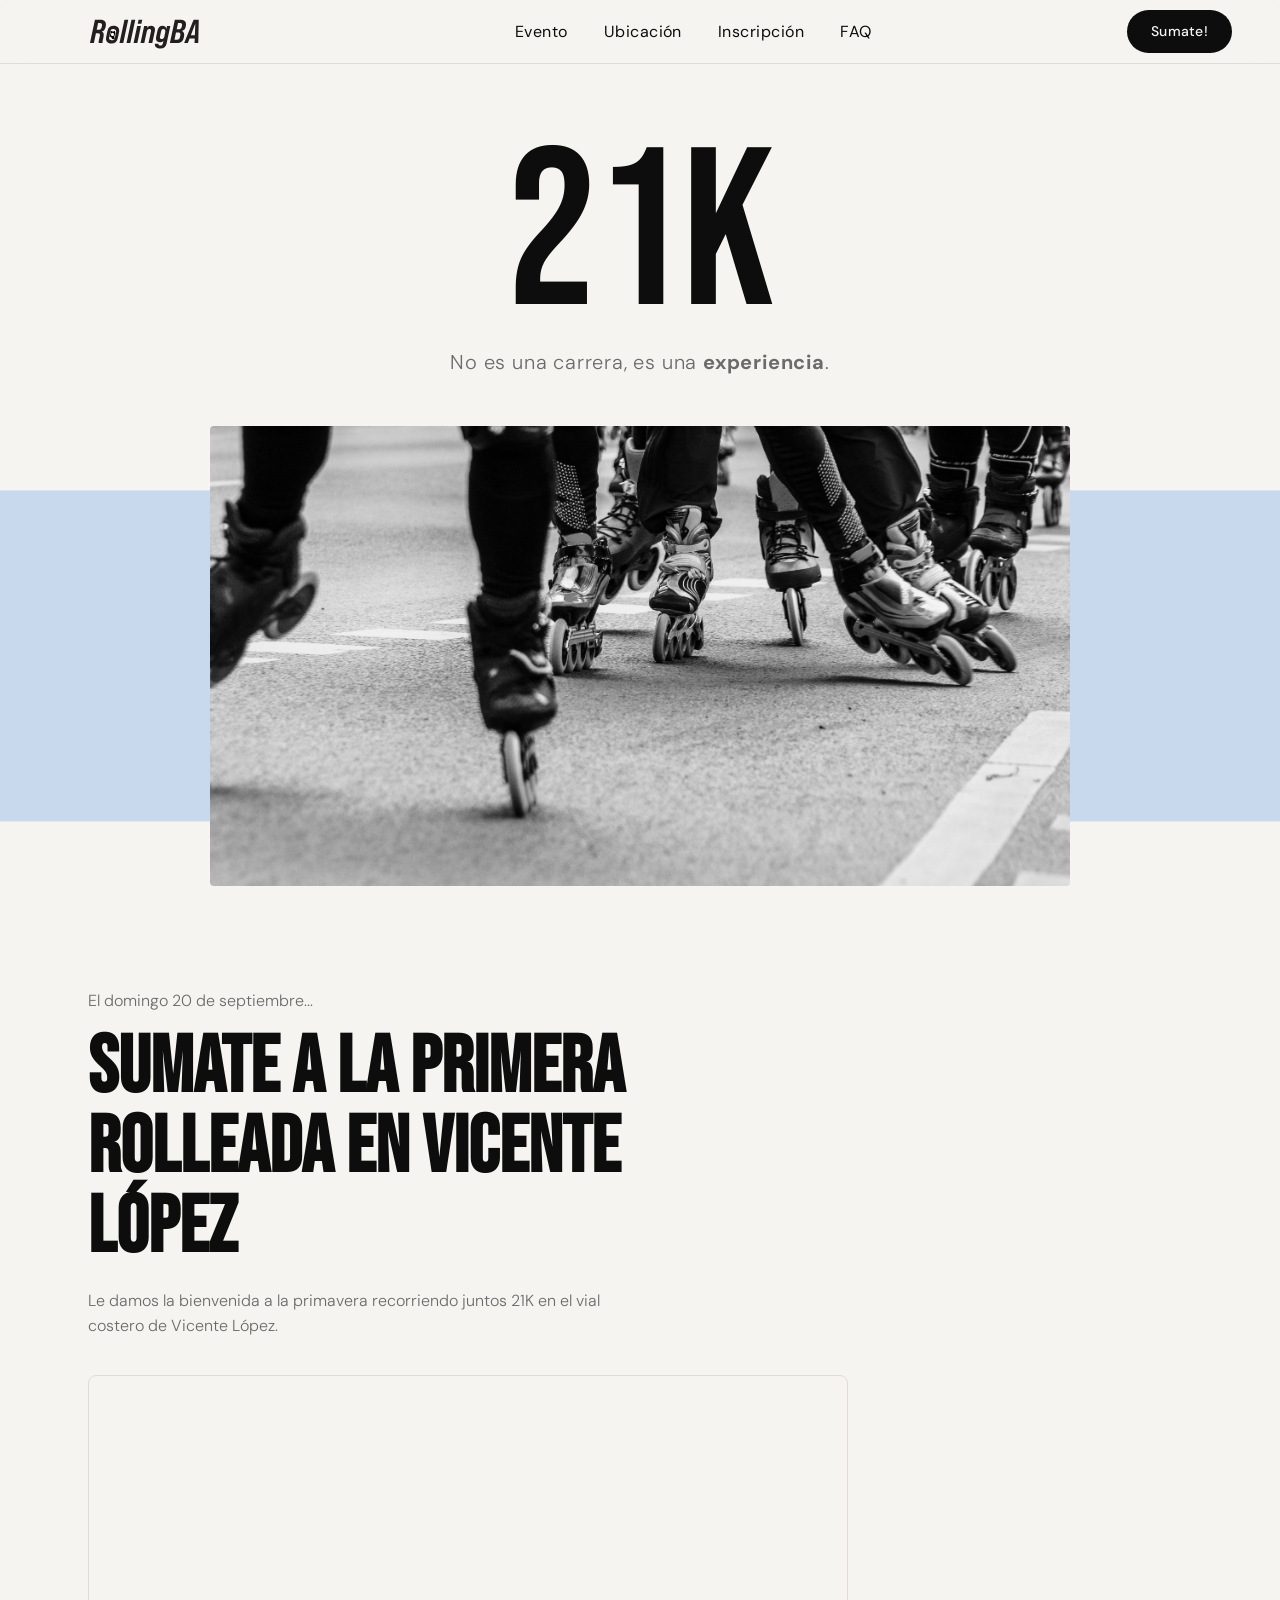
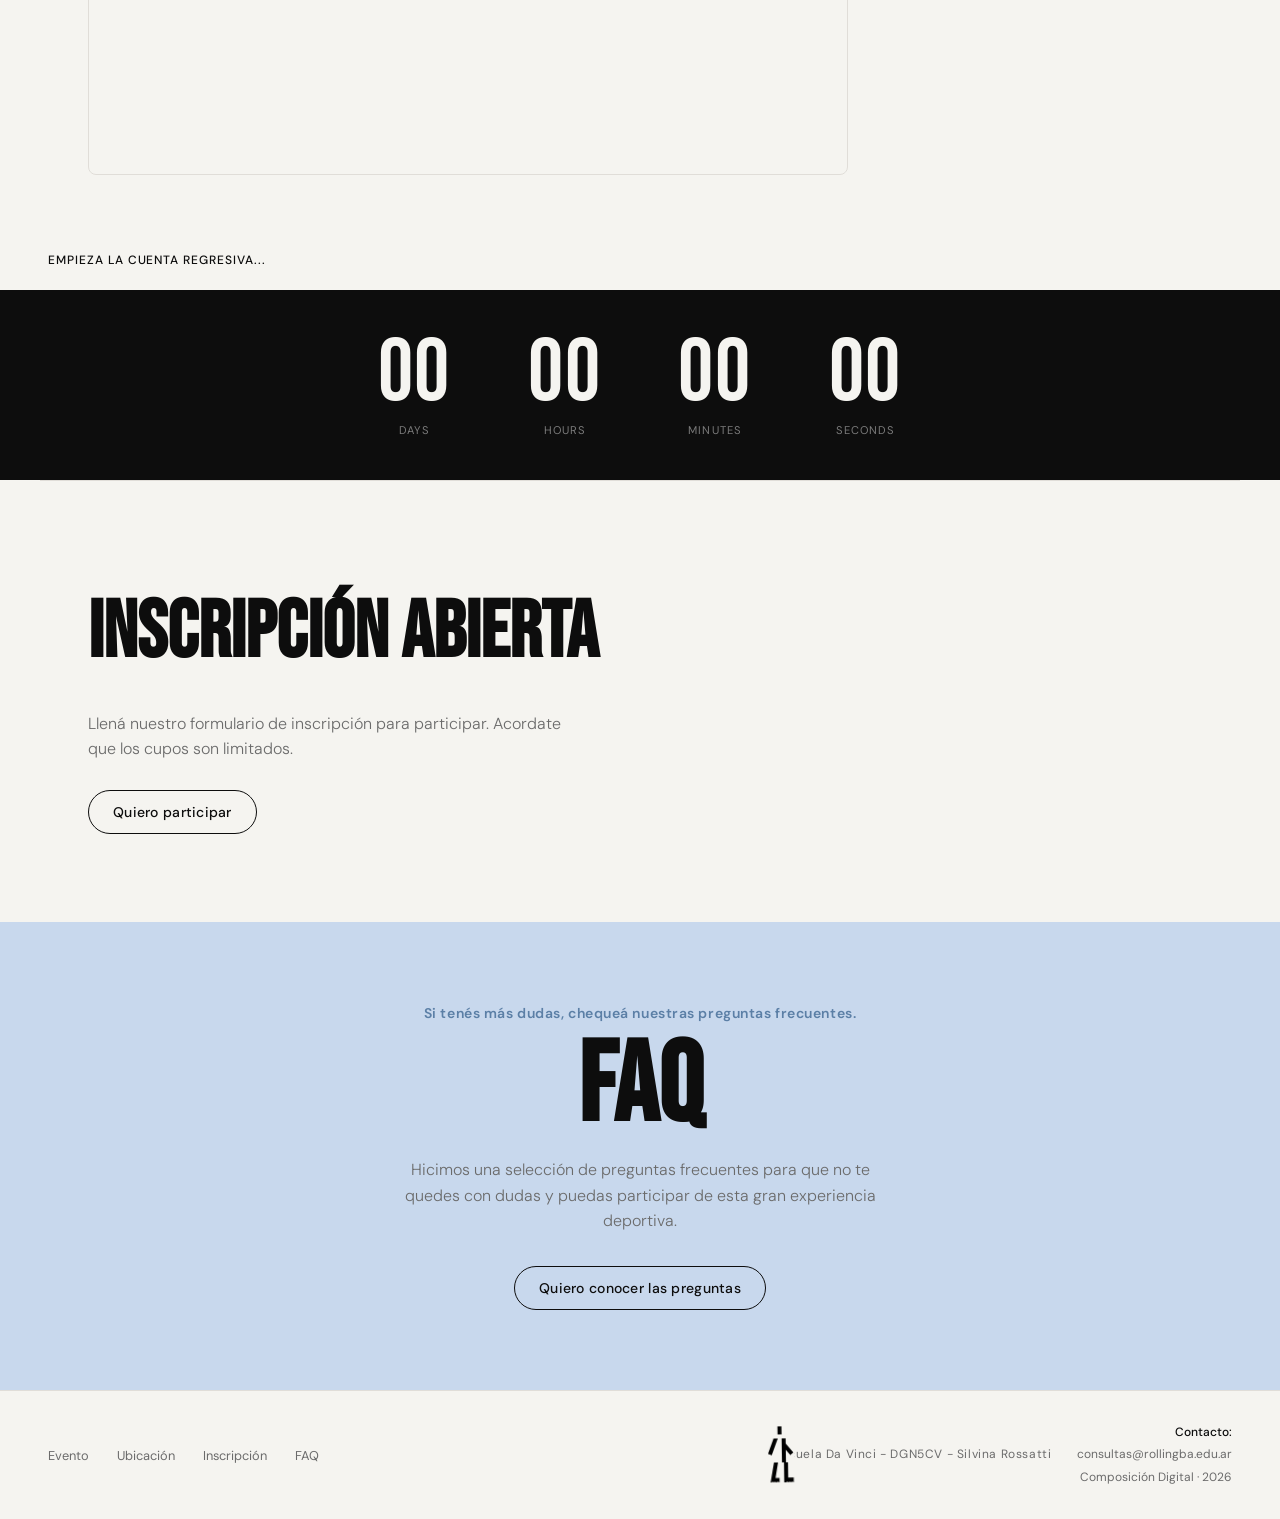
==== index.html @ 22c5d2f3 "Add files via upload" ====
<!DOCTYPE html>
<html lang="es">
<head>
  <meta charset="UTF-8">
  <meta name="viewport" content="width=device-width, initial-scale=1.0">
  <title>RollingBA – 21K</title>
  <link rel="preconnect" href="https://fonts.googleapis.com">
  <link rel="preconnect" href="https://fonts.gstatic.com" crossorigin>
  <link href="https://fonts.googleapis.com/css2?family=Bebas+Neue&family=DM+Sans:ital,opsz,wght@0,9..40,300;0,9..40,400;0,9..40,500;0,9..40,700&display=swap" rel="stylesheet">
  <link rel="stylesheet" href="css/styles.css">
</head>
<body>

  <nav>
    <a href="index.html" class="nav-logo">
      <img src="multimedia/logo-nav.svg" alt="RollingBA">
    </a>
    <ul class="nav-links" id="navLinks">
      <li><a href="secciones/evento.html">Evento</a></li>
      <li><a href="secciones/ubicacion.html">Ubicación</a></li>
      <li><a href="secciones/inscripcion.html">Inscripción</a></li>
      <li><a href="secciones/faq.html">FAQ</a></li>
    </ul>
    <a href="secciones/inscripcion.html" class="btn-primary" id="navCta" style="display:none">Sumate!</a>
    <button class="nav-toggle" id="navToggle" aria-label="Menú">
      <span></span><span></span><span></span>
    </button>
  </nav>

  <!-- HERO -->
  <section class="hero" id="evento">
    <div class="hero-text">
      <div class="hero-km anim">21K</div>
      <p class="hero-tagline anim">No es una carrera, es una <b>experiencia</b>.</p>
    </div>
    <div class="hero-image-wrapper anim">
      <img src="multimedia/home-hero.jpg" alt="Rollers en la ciudad">
    </div>
  </section>

  <!-- ABOUT THE EVENT -->
  <section class="section-event" id="ubicacion">
    <p class="date-label anim">El domingo 20 de septiembre...</p>
    <h2 class="anim">Sumate a la primera rolleada en Vicente López</h2>
    <p class="anim">Le damos la bienvenida a la primavera recorriendo juntos 21K en el vial costero de Vicente López.</p>
    <div class="map-container anim">
      <iframe
        src="https://www.google.com/maps/embed?pb=!1m18!1m12!1m3!1d13138.52!2d-58.488!3d-34.527!2m3!1f0!2f0!3f0!3m2!1i1024!2i768!4f13.1!3m3!1m2!1s0x95bcb35b3bbbbbbb%3A0x0!2sVicente+L%C3%B3pez%2C+Buenos+Aires!5e0!3m2!1ses!2sar!4v1"
        allowfullscreen="" loading="lazy" title="Recorrido Vicente López"
      ></iframe>
    </div>
  </section>

    <!-- COUNTDOWN -->
  <div class="countdown-label">Empieza la cuenta regresiva...</div>
  <div class="countdown-bar">
    <div class="countdown-inner">
      <div class="countdown-unit"><span class="countdown-number" id="cd-days">00</span><span class="countdown-text">Days</span></div>
      <div class="countdown-unit"><span class="countdown-number" id="cd-hours">00</span><span class="countdown-text">Hours</span></div>
      <div class="countdown-unit"><span class="countdown-number" id="cd-minutes">00</span><span class="countdown-text">Minutes</span></div>
      <div class="countdown-unit"><span class="countdown-number" id="cd-seconds">00</span><span class="countdown-text">Seconds</span></div>
    </div>
  </div>

  <!-- OPEN INSCRIPTION SECTION -->
  <section class="section-inscripcion" id="inscripcion">
    <h2 class="anim">Inscripción abierta</h2>
    <p class="anim">Llená nuestro formulario de inscripción para participar. Acordate que los cupos son limitados.</p>
    <a href="secciones/inscripcion.html" class="btn-outline anim">Quiero participar</a>
  </section>

  <!-- FAQ TEASER -->
  <section class="section-faq-teaser">
    <p class="pre-label">Si tenés más dudas, chequeá nuestras preguntas frecuentes.</p>
    <h2 class="anim">FAQ</h2>
    <p class="anim">Hicimos una selección de preguntas frecuentes para que no te quedes con dudas y puedas participar de esta gran experiencia deportiva.</p>
    <a href="secciones/faq.html" class="btn-outline anim">Quiero conocer las preguntas</a>
  </section>

  <!-- FOOTER -->
  <footer>
    <div class="footer-inner">
      <ul class="footer-links">
        <li><a href="secciones/evento.html">Evento</a></li>
        <li><a href="secciones/ubicacion.html">Ubicación</a></li>
        <li><a href="secciones/inscripcion.html">Inscripción</a></li>
        <li><a href="secciones/faq.html">FAQ</a></li>
      </ul>
      <div class="footer-brand">
        <div class="footer-skater-wrap" id="skaterWrap">
          <div class="footer-skater" id="footerSkater">
            <svg width="32" height="70" viewBox="0 0 32 70" fill="none" xmlns="http://www.w3.org/2000/svg">
              <path d="M12.4248 44.999L9 64.5H14V69.999L12 69L10 70L8 69L7.33789 69.999L5.5 69L4 70L2.75 69.999L7.33789 44.999H12.4248ZM22.3379 21.5869L31.751 32.6748L27.9258 35.9121L22.3379 29.3125V45H24.8379V64H31.751V70L30 69L28.5 70L27 69L25.5 70L23.5 69L22.5 70H19.8379V45H17.3379V15H22.3379V21.5869ZM4.6748 35.8877L0 34.1123L7.22461 15H12.5752L4.6748 35.8877ZM17.3389 9.9502H12.3389V0H17.3389V9.9502Z" fill="black"/>
            </svg>
          </div>
          <span class="footer-dgn" id="footerDgn">Escuela Da Vinci - DGN5CV - Silvina Rossatti</span>
        </div>
      </div>
      <div class="footer-contact">
        <strong>Contacto:</strong>
        <a href="mailto:consultas@rollingba.edu.ar">consultas@rollingba.edu.ar</a>
        <span style="display:block;margin-top:4px;">Composición Digital · 2026</span>
      </div>
    </div>
  </footer>

  <script src="js/main.js"></script>
</body>
</html>
---- css/styles.css ----
*, *::before, *::after { box-sizing: border-box; margin: 0; padding: 0; }

:root {
  --black: #0d0d0d;
  --white: #f5f4f0;
  --blue: #5b7fa6;
  --blue-light: #c8d8ed;
  --gray: #6b6b6b;
  --border: #e0ddd8;
  --font-display: 'Bebas Neue', sans-serif;
  --font-body: 'DM Sans', sans-serif;
}

html { scroll-behavior: smooth; }

body {
  background: var(--white);
  color: var(--black);
  font-family: var(--font-body);
  font-size: 16px;
  line-height: 1.6;
  overflow-x: hidden;
}

/* ─── NAV ─── */
nav {
  position: fixed;
  top: 0; left: 0; right: 0;
  z-index: 100;
  display: flex;
  align-items: center;
  justify-content: space-between;
  padding: 0 48px;
  height: 64px;
  background: rgba(245, 244, 240, 0.92);
  backdrop-filter: blur(12px);
  border-bottom: 1px solid var(--border);
}

.nav-logo {
  display: flex;
  align-items: center;
  text-decoration: none;
}
.nav-logo img {
  height: 4.5rem;
  width: auto;
}

.nav-links {
  display: flex;
  align-items: center;
  gap: 2.25rem;
  list-style: none;
}

.nav-links a {
  font-size: 1rem;
  font-weight: 400;
  color: var(--black);
  text-decoration: none;
  letter-spacing: 0.03em;
  transition: opacity 0.2s;
}
.nav-links a:hover { opacity: 0.5; }
.nav-links a.active { font-weight: 700; }

.btn-primary {
  display: inline-flex;
  align-items: center;
  justify-content: center;
  background: var(--black);
  color: var(--white);
  font-family: var(--font-body);
  font-size: 0.875rem;
  font-weight: 500;
  padding: 10px 24px;
  border-radius: 100px;
  text-decoration: none;
  border: none;
  cursor: pointer;
  transition: background 0.2s, transform 0.15s;
  letter-spacing: 0.02em;
}
.btn-primary:hover { background: var(--blue); transform: translateY(-1px); }

.btn-outline {
  display: inline-flex;
  align-items: center;
  justify-content: center;
  background: transparent;
  color: var(--black);
  font-family: var(--font-body);
  font-size: 0.875rem;
  font-weight: 500;
  padding: 10px 24px;
  border-radius: 100px;
  text-decoration: none;
  border: 1.5px solid var(--black);
  cursor: pointer;
  transition: background 0.2s, color 0.2s, transform 0.15s;
  letter-spacing: 0.02em;
}
.btn-outline:hover { background: var(--black); color: var(--white); transform: translateY(-1px); }

.nav-toggle {
  display: none;
  flex-direction: column;
  gap: 5px;
  cursor: pointer;
  background: none;
  border: none;
  padding: 4px;
}
.nav-toggle span {
  display: block;
  width: 22px;
  height: 2px;
  background: var(--black);
  border-radius: 2px;
  transition: transform 0.3s, opacity 0.3s;
}

/* ─── HOME HERO ─── */
.hero {
  padding-top: 64px;
  min-height: 100vh;
  display: flex;
  flex-direction: column;
  align-items: center;
}

.hero-text {
  text-align: center;
  padding: 72px 24px 48px;
}

.hero-km {
  font-family: var(--font-display);
  font-size: clamp(7rem, 20vw, 14rem);
  line-height: 0.9;
  letter-spacing: -0.01em;
  color: var(--black);
}

.hero-tagline {
  font-size: clamp(1rem, 2.5vw, 1.25rem);
  font-weight: 300;
  color: var(--gray);
  margin-top: 8px;
  letter-spacing: 0.04em;
}

.hero-image-wrapper {
  position: relative;
  width: 100%;
  max-width: 860px;
  margin: 0 auto;
}

.hero-image-wrapper::before {
  content: '';
  position: absolute;
  left: -9999px;
  right: -9999px;
  top: 50%;
  transform: translateY(-50%);
  height: 72%;
  background: var(--blue-light);
  z-index: 0;
}

.hero-image-wrapper img {
  position: relative;
  z-index: 1;
  width: 100%;
  height: 460px;
  display: block;
  border-radius: 4px;
  object-fit: cover;
  object-position: center 30%;
}

/* ─── COUNTDOWN ─── */
.countdown-label {
  width: 100%;
  padding: 20px 48px;
  font-size: 0.75rem;
  font-weight: 500;
  letter-spacing: 0.08em;
  text-transform: uppercase;
  color: var(--black);
  background: var(--white);
}

.countdown-bar {
  width: 100%;
  background: var(--black);
  padding: 40px 48px;
}

.countdown-inner {
  display: flex;
  align-items: flex-start;
  justify-content: center;
  gap: clamp(24px, 6vw, 80px);
}

.countdown-unit {
  display: flex;
  flex-direction: column;
  align-items: center;
  gap: 4px;
}

.countdown-number {
  font-family: var(--font-display);
  font-size: clamp(3rem, 8vw, 5.5rem);
  line-height: 1;
  letter-spacing: 0.02em;
  color: var(--white);
}

.countdown-text {
  font-size: 0.7rem;
  font-weight: 400;
  letter-spacing: 0.1em;
  text-transform: uppercase;
  color: rgba(255,255,255,0.45);
}

/* ─── HOME: EVENT / MAP SECTION ─── */
.section-event {
  padding: 88px 48px 56px;
  max-width: 1200px;
  margin: 0 auto;
}

.section-event .date-label {
  font-size: 1rem;
  font-weight: 300;
  color: var(--gray);
  margin-bottom: 14px;
}

.section-event h2 {
  font-family: var(--font-display);
  font-size: clamp(2.5rem, 7vw, 5rem);
  line-height: 1.0;
  color: var(--black);
  max-width: 600px;
  margin-bottom: 20px;
}

.section-event > p {
  font-size: 1rem;
  font-weight: 300;
  color: var(--gray);
  max-width: 520px;
  margin-bottom: 36px;
}

.map-container {
  width: 100%;
  max-width: 760px;
  height: 400px;
  border-radius: 8px;
  overflow: hidden;
  border: 1px solid var(--border);
}
.map-container iframe { width: 100%; height: 100%; border: none; }

/* ─── HOME: INSCRIPTION ─── */
.section-inscripcion {
  padding: 88px 48px;
  max-width: 1200px;
  margin: 0 auto;
  border-top: 1px solid var(--border);
}

.section-inscripcion h2 {
  font-family: var(--font-display);
  font-size: clamp(2.5rem, 7vw, 5rem);
  color: var(--black);
  margin-bottom: 14px;
}

.section-inscripcion p {
  font-size: 1rem;
  font-weight: 300;
  color: var(--gray);
  max-width: 480px;
  margin-bottom: 28px;
}

/* ─── FAQ TEASER ─── */
.section-faq-teaser {
  background: var(--blue-light);
  padding: 80px 48px;
  text-align: center;
}

.section-faq-teaser .pre-label {
  font-size: 0.875rem;
  font-weight: 600;
  color: var(--blue);
  margin-bottom: 10px;
  letter-spacing: 0.04em;
}

.section-faq-teaser h2 {
  font-family: var(--font-display);
  font-size: clamp(3rem, 10vw, 7rem);
  line-height: 0.95;
  color: var(--black);
  margin-bottom: 16px;
}

.section-faq-teaser p {
  font-size: 1rem;
  font-weight: 300;
  color: var(--gray);
  max-width: 480px;
  margin: 0 auto 32px;
}

/* ─── PAGE HEADER ─── */
.page-header {
  padding-top: 64px;
  text-align: center;
}

.page-header h1 {
  font-family: var(--font-display);
  font-size: clamp(4rem, 14vw, 8.5rem);
  line-height: 0.92;
  letter-spacing: 0.01em;
  color: var(--black);
  padding: 48px 24px 20px;
}

.page-header .subtitle {
  font-size: clamp(1rem, 2.5vw, 1.35rem);
  font-weight: 300;
  color: var(--black);
  max-width: 540px;
  margin: 0 auto;
  padding: 0 24px 48px;
  line-height: 1.45;
}

/* ─── EVENTO PAGE ─── */
.evento-intro {
  padding: 0 48px 36px;
  max-width: clamp(280px, 90%, 800px);
  margin-left: auto;
  margin-right: auto;
  text-align: center;
  display: block;
}

.evento-intro p {
  font-size: clamp(1.1rem, 2.5vw, 1.45rem);
  font-weight: 300;
  color: var(--black);
  line-height: 1.4;
}

.evento-subtitle {
  font-family: var(--font-display);
  font-size: clamp(1.5rem, 4vw, 2.5rem);
  letter-spacing: 0.04em;
  color: var(--black);
  max-width: 1100px;
  margin: 0 auto;
  padding: 8px 48px 24px;
}

.hero-full {
  width: 100%;
  max-width: 1100px;
  margin: 0 auto;
  padding: 0 48px;
}

.hero-full img {
  width: 100%;
  height: 480px;
  object-fit: cover;
  object-position: center 20%;
  border-radius: 8px;
  display: block;
}

.hero-full-img {
  width: 100%;
  max-width: 1100px;
  margin: 0 auto;
  padding: 0 48px;
}
.hero-full-img img {
  width: 100%;
  height: 480px;
  object-fit: cover;
  object-position: center 20%;
  border-radius: 8px;
  display: block;
}

.evento-date-section {
  max-width: 1100px;
  margin: 0 auto;
  padding: 40px 48px 40px;
  border-top: 1px solid var(--border);

}

.evento-date-section h2 {
  font-family: var(--font-display);
  font-size: clamp(2.5rem, 8vw, 5.5rem);
  color: var(--black);
  margin-bottom: 16px;
  letter-spacing: 0.02em;
}

.evento-date-section p,
.evento-date-section .evento-desc {
  font-size: 0.75rem;
  font-weight: 600;
  letter-spacing: 0.1em;
  text-transform: uppercase;
  color: var(--black);
  max-width: 660px;
  margin-bottom: 32px;
}

/* ─── UBICACION PAGE ─── */
.ubicacion-intro {
  max-width: clamp(280px, 90%, 900px);
  margin: 0 auto;
  padding: 0 48px 48px;
  border-bottom: 1px solid var(--border);
}

.ubicacion-intro p {
  font-size: clamp(1rem, 2.5vw, 1.35rem);
  font-weight: 300;
  color: var(--black);
  line-height: 1.45;
}

.ubicacion-body {
  max-width: 1000px;
  margin: 0 auto;
  padding: 56px 48px;
}

.ubicacion-inscripcion h2,
.ubicacion-body h2 {
  font-family: var(--font-display);
  font-size: clamp(2rem, 5vw, 3.5rem);
  letter-spacing: 0.03em;
  color: var(--black);
  margin-bottom: 12px;
}

.ubicacion-inscripcion p,
.ubicacion-body p {
  font-size: 1rem;
  font-weight: 300;
  color: var(--gray);
  margin-bottom: 24px;
  max-width: 600px;
}

.ubicacion-map {
  width: 55%;
  height: 460px;
  border-radius: 8px;
  overflow: hidden;
  border: 1px solid var(--border);
  margin: 32px auto 56px;
}
.ubicacion-map iframe { width: 100%; height: 100%; border: none; }

.ubicacion-transporte {
  padding: 40px 0;
  border-top: 1px solid var(--border);
  text-align: center;
}

.ubicacion-transporte h2 {
  font-family: var(--font-display);
  font-size: clamp(2rem, 5vw, 3.5rem);
  letter-spacing: 0.03em;
  color: var(--black);
  margin-bottom: 16px;
}

.ubicacion-transporte p {
  font-size: clamp(1rem, 2.5vw, 1.35rem);
  font-weight: 300;
  color: var(--black);
}

.ubicacion-cierre {
  text-align: center;
  padding: 64px 48px 80px;
  border-top: 1px solid var(--border);
}

.ubicacion-cierre h2 {
  font-family: var(--font-display);
  font-size: clamp(3rem, 8vw, 6rem);
  letter-spacing: 0.02em;
  color: var(--black);
}

/* ─── FAQ PAGE ─── */
.faq-section {
  max-width: 860px;
  margin: 0 auto;
  padding: 0 48px 40px;
}

.faq-intro {
  font-family: var(--font-display);
  font-size: clamp(1.25rem, 3.5vw, 2rem);
  letter-spacing: 0.04em;
  color: var(--black);
  margin-bottom: 40px;
}

.faq-item {
  border-bottom: 1px solid var(--border);
  padding: 28px 0;
}
.faq-item:first-of-type { border-top: 1px solid var(--border); }

.faq-question {
  font-size: clamp(1rem, 2.5vw, 1.2rem);
  font-weight: 400;
  color: var(--black);
  margin-bottom: 10px;
  line-height: 1.3;
}

.faq-answer {
  font-size: 0.9375rem;
  font-weight: 300;
  color: var(--gray);
  line-height: 1.65;
  max-width: 680px;
}

.faq-contact {
  max-width: 860px;
  margin: 0 auto;
  padding: 0 48px 96px;
}

.faq-contact h2 {
  font-family: var(--font-display);
  font-size: clamp(2.5rem, 7vw, 5rem);
  letter-spacing: 0.02em;
  color: var(--black);
  margin-bottom: 16px;
}

.faq-contact p {
  font-size: 1rem;
  font-weight: 300;
  color: var(--gray);
}

.faq-contact a {
  font-weight: 600;
  color: var(--black);
  text-decoration: none;
  border-bottom: 1px solid currentColor;
  transition: opacity 0.2s;
}
.faq-contact a:hover { opacity: 0.5; }

/* ─── INSCRIPCION PAGE ─── */
.inscripcion-section {
  max-width: 680px;
  margin: 0 auto;
  padding: 42px 48px 80px;
}

.inscripcion-pre,
.inscripcion-intro {
  font-size: 1.3rem;
  font-weight: 300;
  color: var(--black);
  margin-bottom: 8px;
  text-align: center;
}

.inscripcion-section h2 {
  font-family: var(--font-display);
  font-size: clamp(1.75rem, 5vw, 3rem);
  letter-spacing: 0.04em;
  color: var(--black);
  margin-bottom: 40px;
  line-height: 1.05;
}

.form-grid {
  display: grid;
  grid-template-columns: 1fr 1fr;
  gap: 20px 24px;
}

.form-group { display: flex; flex-direction: column; gap: 6px; }
.form-group.full { grid-column: 1 / -1; }

label {
  font-size: 0.7rem;
  font-weight: 600;
  letter-spacing: 0.1em;
  text-transform: uppercase;
  color: var(--black);
}

input, select, textarea {
  font-family: var(--font-body);
  font-size: 0.9375rem;
  font-weight: 300;
  color: var(--black);
  background: var(--white);
  border: 1.5px solid var(--border);
  border-radius: 6px;
  padding: 12px 16px;
  outline: none;
  transition: border-color 0.2s;
  width: 100%;
  appearance: none;
}
input:focus, select:focus, textarea:focus { border-color: var(--black); }
input::placeholder, textarea::placeholder { color: #bbb; }
textarea { resize: vertical; min-height: 100px; }

.form-radio-group { display: flex; gap: 20px; flex-wrap: wrap; }

.form-radio {
  display: flex;
  align-items: center;
  gap: 8px;
  cursor: pointer;
  font-size: 0.9375rem;
  font-weight: 300;
  color: var(--black);
  font-family: var(--font-body);
}
.form-radio input[type="radio"] {
  width: 16px; height: 16px;
  border-radius: 50%;
  padding: 0; cursor: pointer;
  accent-color: var(--black);
}

.form-submit { margin-top: 36px; display: flex; flex-direction: column; gap: 12px; }
.form-note { font-size: 0.8rem; font-weight: 300; color: var(--gray); }

.inscripcion-closed,
.inscripcion-banner-inner {
  background: var(--blue-light);
  border-radius: 8px;
  padding: 48px 40px;
  text-align: center;
}

.inscripcion-closed h2,
.inscripcion-banner-inner h2 {
  font-family: var(--font-display);
  font-size: clamp(2rem, 5vw, 3.5rem);
  letter-spacing: 0.03em;
  color: var(--black);
  margin-bottom: 10px;
  text-align: center;
}

.inscripcion-closed p,
.inscripcion-banner-inner p {
  font-size: 1rem;
  font-weight: 300;
  color: var(--gray);
  text-align: center;
}

/* ─── FOOTER ─── */
footer {
  background: var(--white);
  border-top: 1px solid var(--border);
  padding: 32px 48px;
}

.footer-inner {
  display: flex;
  align-items: center;
  justify-content: space-between;
  flex-wrap: nowrap;
  gap: 20px;
}

.footer-links { display: flex; gap: 28px; list-style: none; }
.footer-links a { font-size: 0.8rem; color: var(--gray); text-decoration: none; transition: color 0.2s; }
.footer-links a:hover { color: var(--black); }

.footer-brand { display: flex; align-items: center; gap: 14px; }

/* ── FOOTER ROLLERSKATER ANIMATION ── */
.footer-skater-wrap {
  position: relative;
  height: 36px;
  margin: 0 auto;
  display: flex;
  justify-self: center; 
  justify-content: center;
  align-items: center;
}

.footer-skater {
  position: absolute;
  left: 0;
  top: 50%;
  transform: translateY(-50%);
  width: 1.6rem;
  height: auto;    
  will-change: transform, left;
  background: transparent;
  overflow: visible;
}

.footer-skater svg {
  width: 100%;
  height: 100%;
  display: block;
  background: transparent;
}

.footer-dgn {
  font-size: 0.75rem;
  color: var(--gray);
  letter-spacing: 0.05em;
  white-space: nowrap;
}

.footer-contact { font-size: 0.75rem; color: var(--gray); text-align: right; }
.footer-contact strong { font-weight: 500; color: var(--black); display: block; margin-bottom: 2px; }
.footer-contact a { color: var(--gray); text-decoration: none; }
.footer-contact a:hover { color: var(--black); }
.footer-credit { font-size: 0.75rem; color: var(--gray); }

/* ─── ANIMATIONS ─── */
@keyframes fadeUp {
  from { opacity: 0; transform: translateY(24px); }
  to   { opacity: 1; transform: translateY(0); }
}
.anim { opacity: 0; }
.anim.visible { animation: fadeUp 0.6s ease forwards; }

/* ─── RESPONSIVE ─── */
/* ─── TABLET (max 1024px) ─── */
@media (max-width: 1024px) {
  nav { padding: 0 32px; }

  .section-event,
  .section-inscripcion  { padding-left: 32px; padding-right: 32px; }
  .section-faq-teaser   { padding-left: 32px; padding-right: 32px; }

  .evento-intro,
  .evento-subtitle,
  .hero-full,
  .hero-full-img,
  .evento-date-section  { padding-left: 32px; padding-right: 32px; }

  .faq-section,
  .faq-contact          { padding-left: 32px; padding-right: 32px; }

  .inscripcion-section  { padding-left: 32px; padding-right: 32px; }

  .ubicacion-intro,
  .ubicacion-body,
  .ubicacion-cierre     { padding-left: 32px; padding-right: 32px; }

  footer                { padding-left: 32px; padding-right: 32px; }
}

/* ─── MOBILE (max 768px) ─── */
@media (max-width: 768px) {
  /* Nav - mobile*/
  nav { padding: 0 20px; height: 56px; }
  .nav-links, nav > .btn-primary { display: none; }
  .nav-toggle { display: flex; }

  .nav-links.open {
    display: flex;
    flex-direction: column;
    position: fixed;
    top: 56px; left: 0; right: 0;
    background: var(--white);
    border-bottom: 1px solid var(--border);
    padding: 24px 20px 32px;
    gap: 20px;
    align-items: flex-start;
    z-index: 99;
  }
  .nav-links.open a { font-size: 1.1rem; }

  /* Home hero - mobile */
  .hero { padding-top: 56px; }
  .hero-image-wrapper::before { display: none; }
  .hero-image-wrapper { padding: 0 20px; }
  .hero-image-wrapper img { height: 240px; }

  /* Countdown - mobile */
  .countdown-label { padding: 14px 20px; font-size: 0.7rem; }
  .countdown-bar   { padding: 28px 20px; }

  /* Home sections - mobile */
  .section-event        { padding: 48px 20px 36px; }
  .section-inscripcion  { padding: 48px 20px; }
  .section-faq-teaser   { padding: 48px 20px; }
  .map-container        { height: 240px; }

  /* Page header - mobile */
  .page-header { padding-top: 56px; }
  .page-header h1 { padding: 32px 20px 10px; }
  .page-header .subtitle { padding: 0 20px 28px; }

  /* Evento - mobile */
  .evento-intro         { padding: 0 20px 28px; }
  .evento-subtitle      { padding: 6px 20px 18px; }
  .hero-full,
  .hero-full-img        { padding: 0 20px; }
  .hero-full img,
  .hero-full-img img    { height: 220px; }
  .evento-date-section  { padding: 48px 20px 36px; }

  /* Ubicacion - mobile */
  .ubicacion-intro      { padding: 0 20px 36px; }
  .ubicacion-body       { padding: 40px 20px; }
  .ubicacion-map        { height: 240px; margin: 24px 0 40px; }
  .ubicacion-cierre     { padding: 48px 20px 60px; }

  /* FAQ - mobile */
  .faq-section          { padding: 0 20px 60px; }
  .faq-contact          { padding: 0 20px 72px; }

  /* Inscripcion - mobile */
  .inscripcion-section  { padding: 48px 20px 60px; }
  .form-grid            { grid-template-columns: 1fr; }
  .inscripcion-closed,
  .inscripcion-banner-inner { padding: 32px 20px; }

  /* Footer - mobile */
  footer { padding: 28px 20px; }
  .footer-inner {
    flex-direction: column;
    align-items: flex-start;
    flex-wrap: wrap;
    gap: 16px;
  }
  .footer-skater-wrap { width: 180px; flex: none; }
  .footer-contact { text-align: left; }
}

/* ─── SMALL MOBILE (max 480px) ─── */
@media (max-width: 480px) {
  .hero-text { padding: 44px 20px 28px; }

  .countdown-inner { gap: 20px; }
  .countdown-number { font-size: 2.8rem; }

  .section-faq-teaser h2 { font-size: 3.5rem; }

  .hero-full img,
  .hero-full-img img { height: 190px; }

  .faq-question { font-size: 1rem; }

  .inscripcion-section h2 { font-size: 1.6rem; }

  .ubicacion-cierre h2 { font-size: 2.8rem; }

  .footer-links { gap: 18px; flex-wrap: wrap; }
  .footer-skater-wrap { width: 150px; }
}
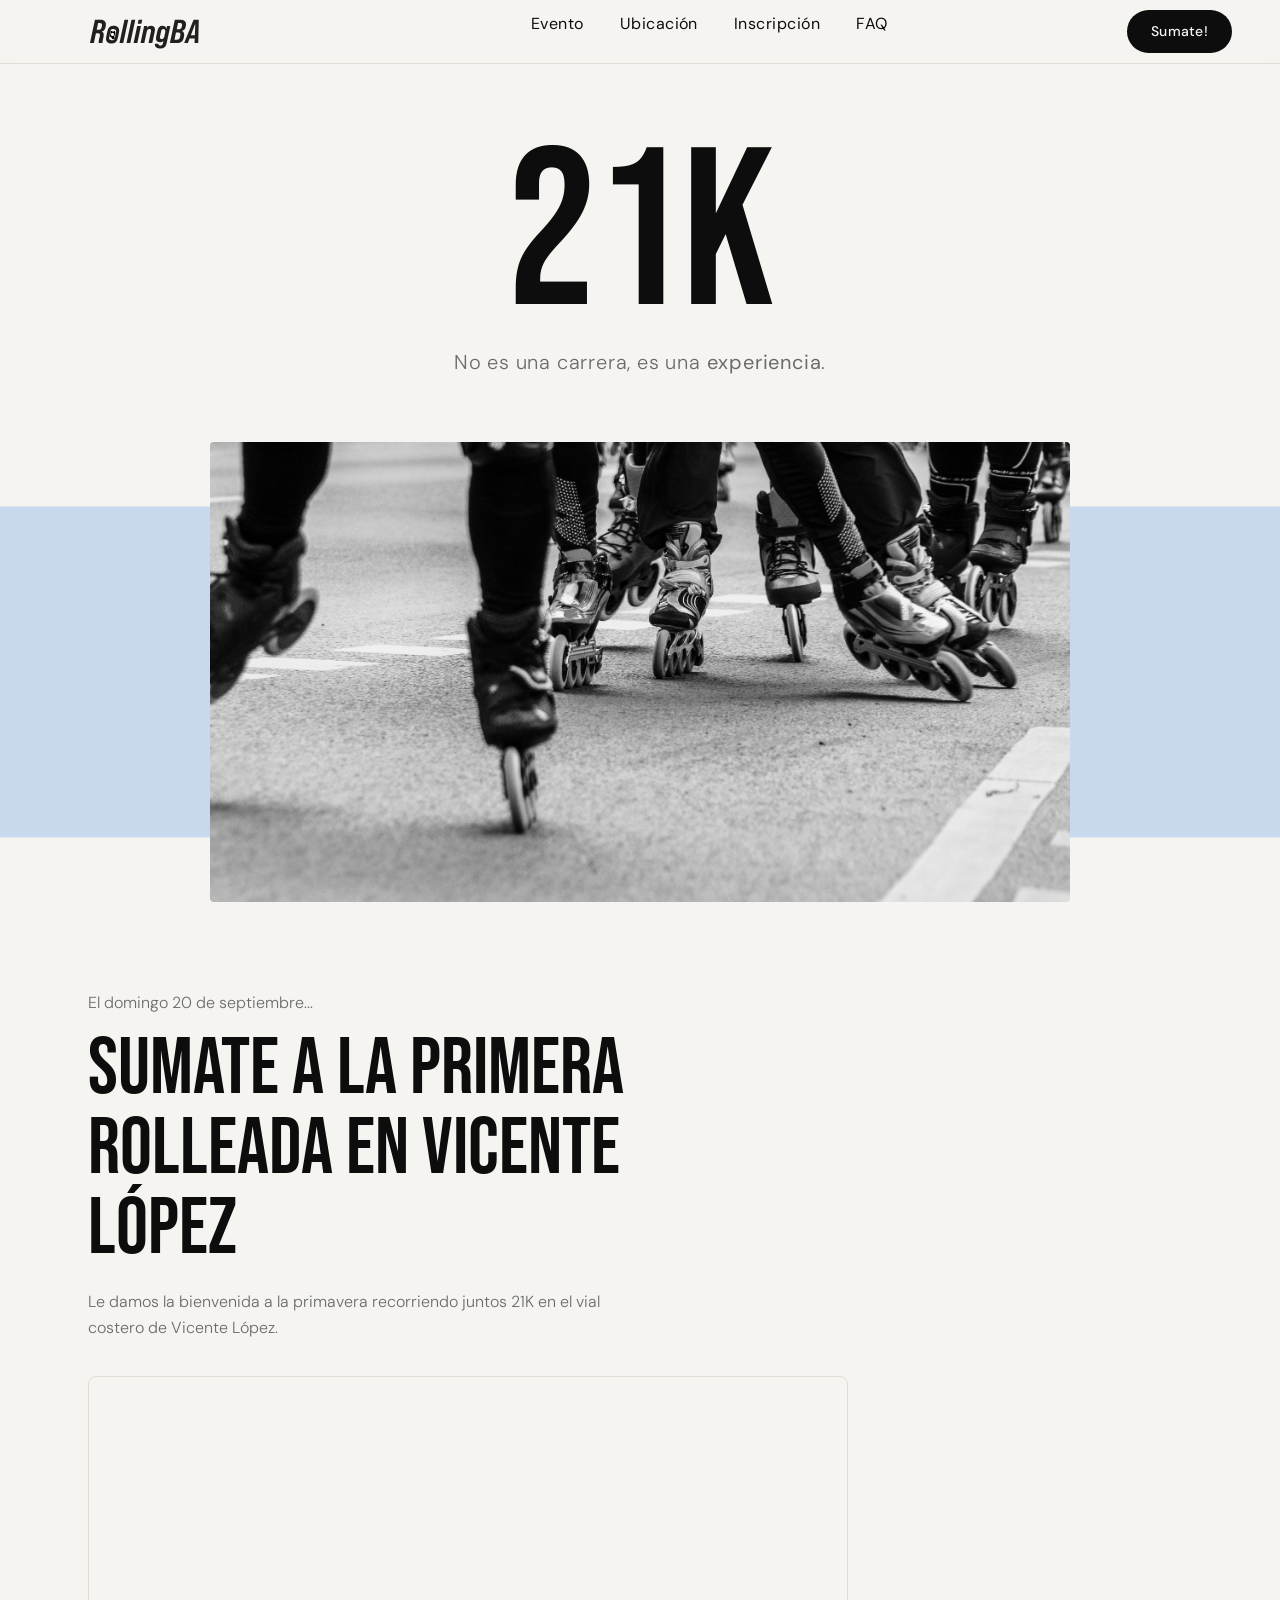
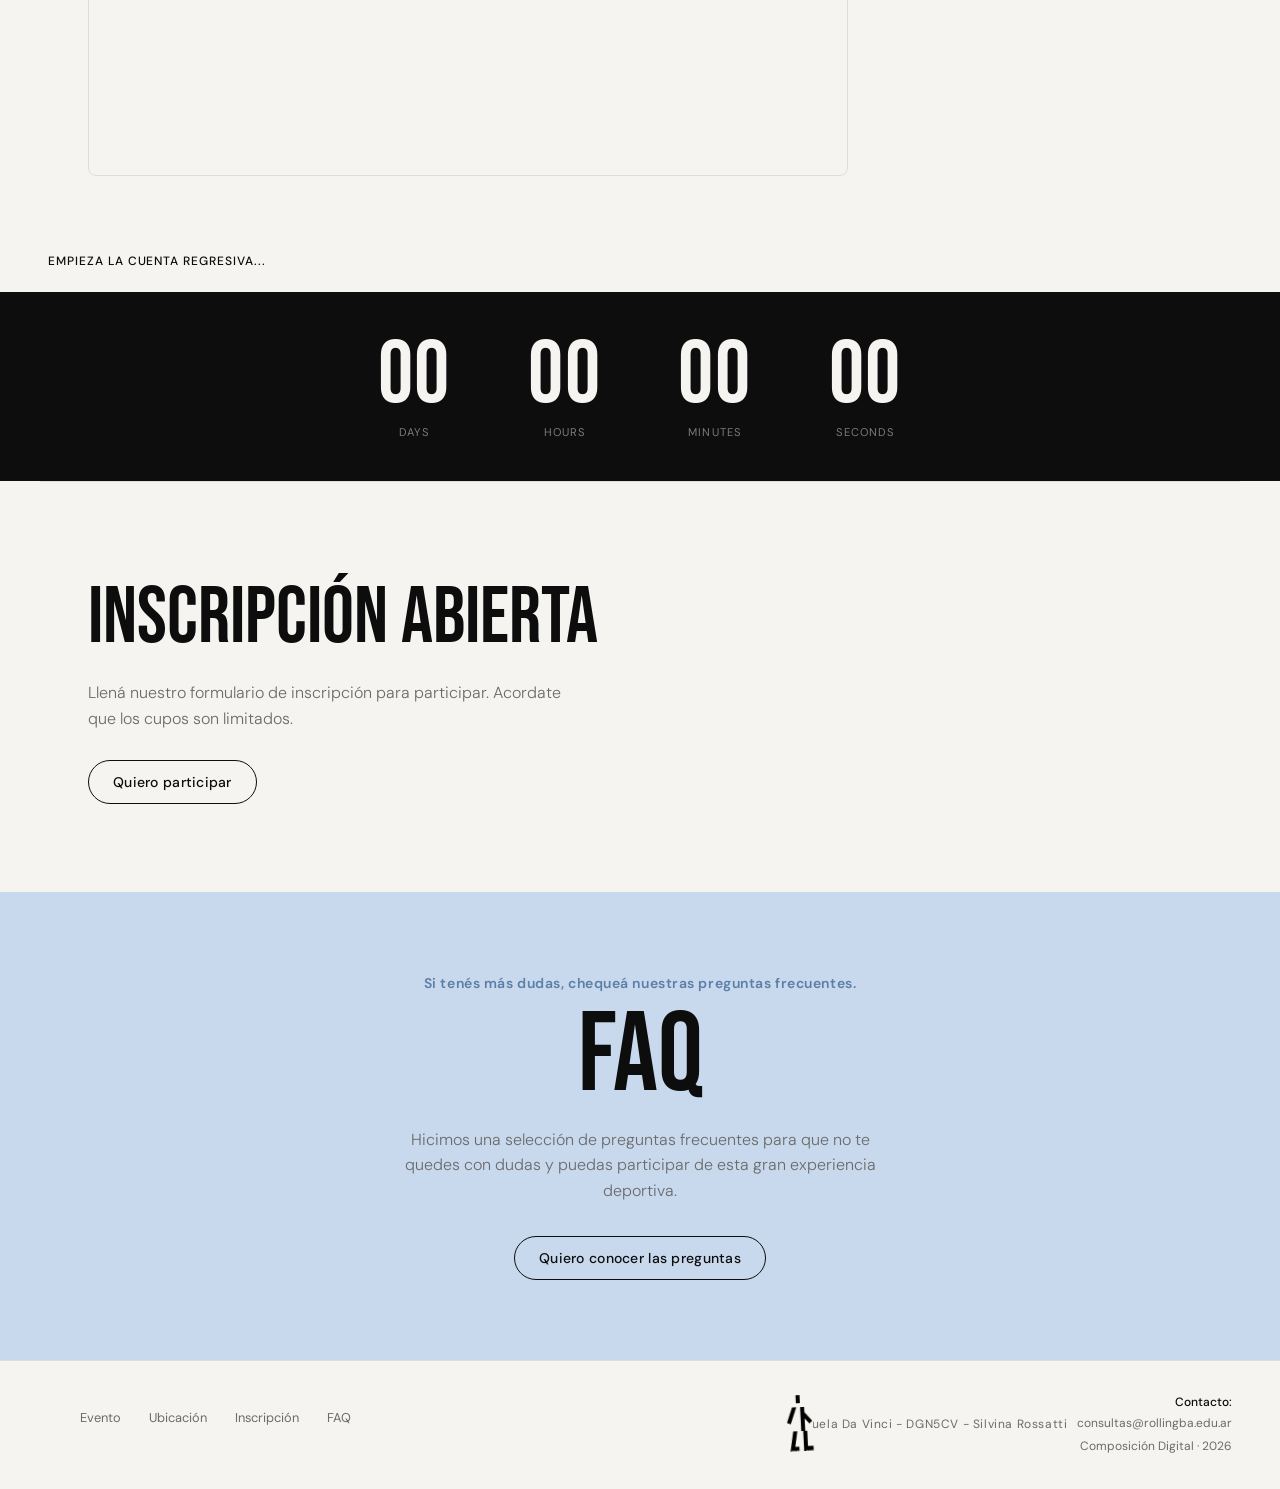
==== commit e1f62ac7: "Add files via upload" ====
--- a/index.html
+++ b/index.html
@@ -7,6 +7,8 @@
   <link rel="preconnect" href="https://fonts.googleapis.com">
   <link rel="preconnect" href="https://fonts.gstatic.com" crossorigin>
   <link href="https://fonts.googleapis.com/css2?family=Bebas+Neue&family=DM+Sans:ital,opsz,wght@0,9..40,300;0,9..40,400;0,9..40,500;0,9..40,700&display=swap" rel="stylesheet">
+  <!-- Bootstrap CSS -->
+  <link href="https://cdn.jsdelivr.net/npm/bootstrap@5.3.3/dist/css/bootstrap.min.css" rel="stylesheet">
   <link rel="stylesheet" href="css/styles.css">
 </head>
 <body>
@@ -104,6 +106,8 @@
     </div>
   </footer>
 
+  <!-- Bootstrap JS -->
+  <script src="https://cdn.jsdelivr.net/npm/bootstrap@5.3.3/dist/js/bootstrap.bundle.min.js"></script>
   <script src="js/main.js"></script>
 </body>
 </html>
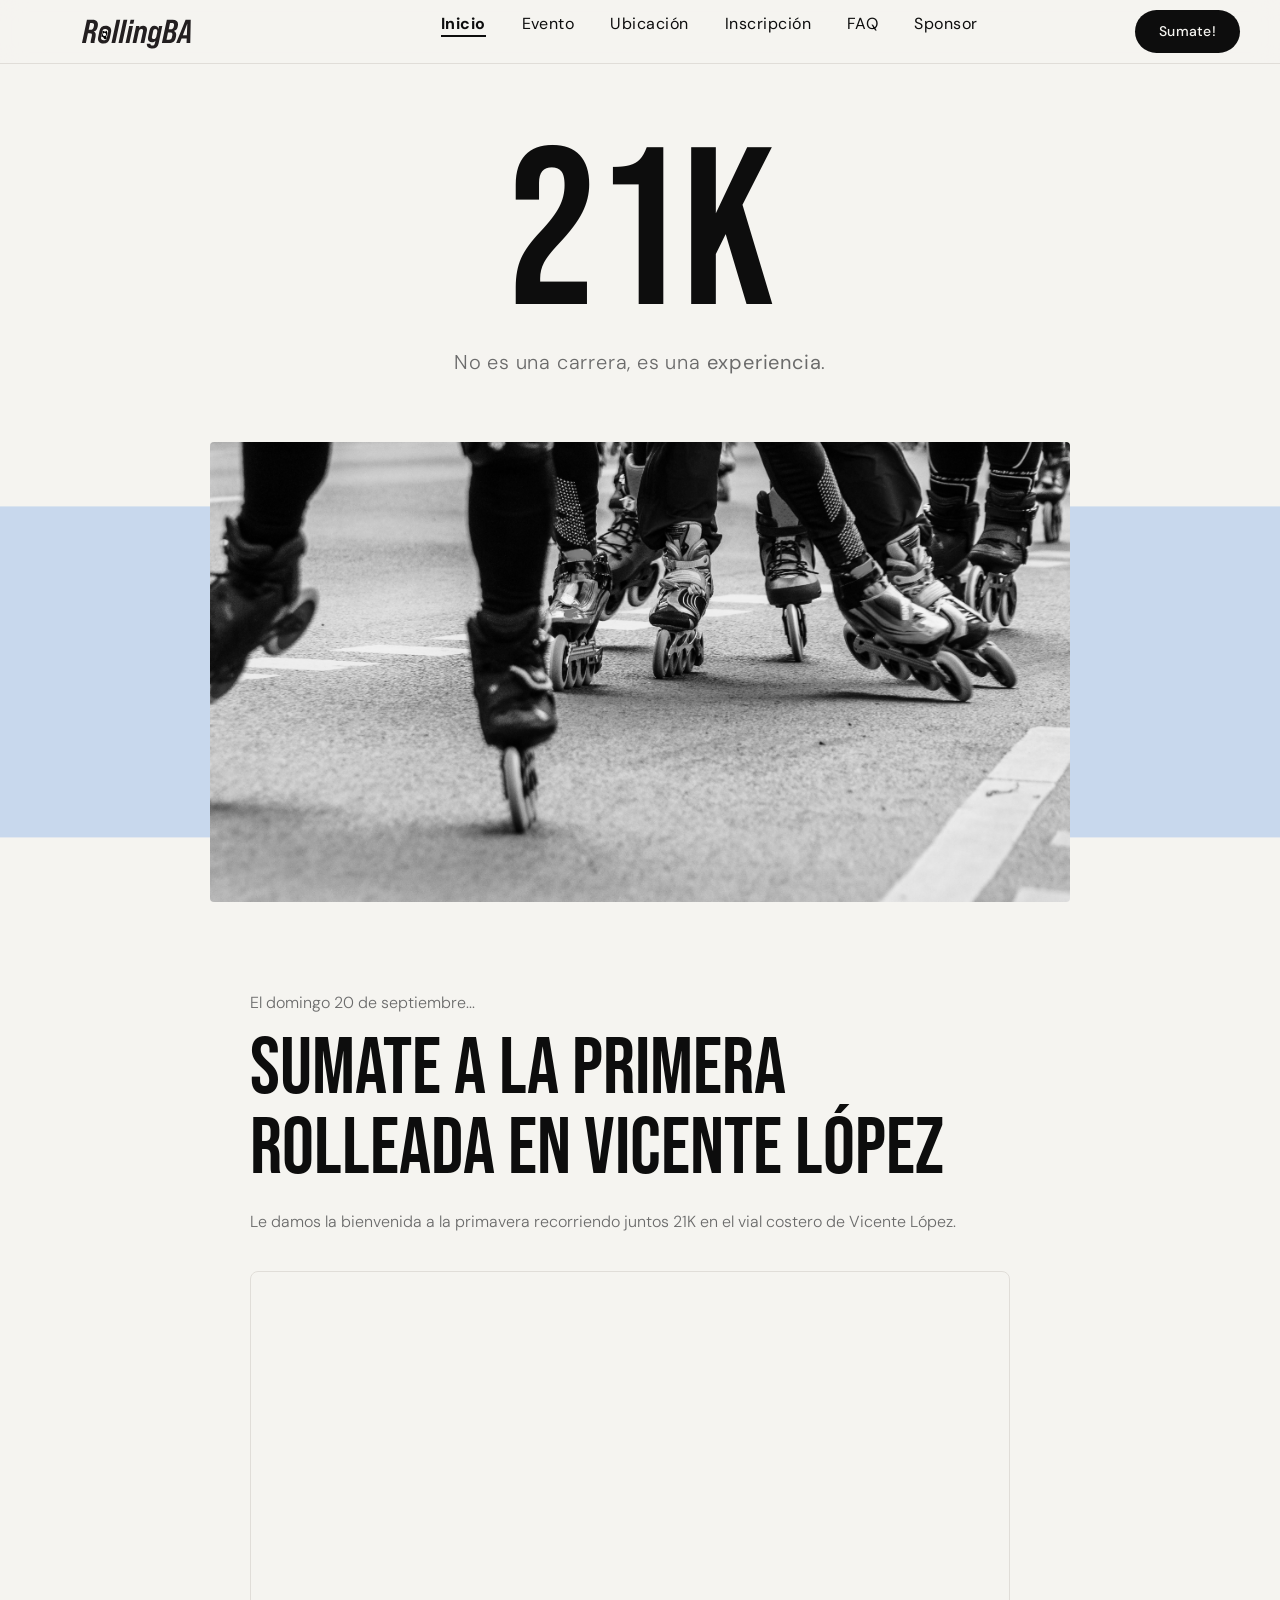
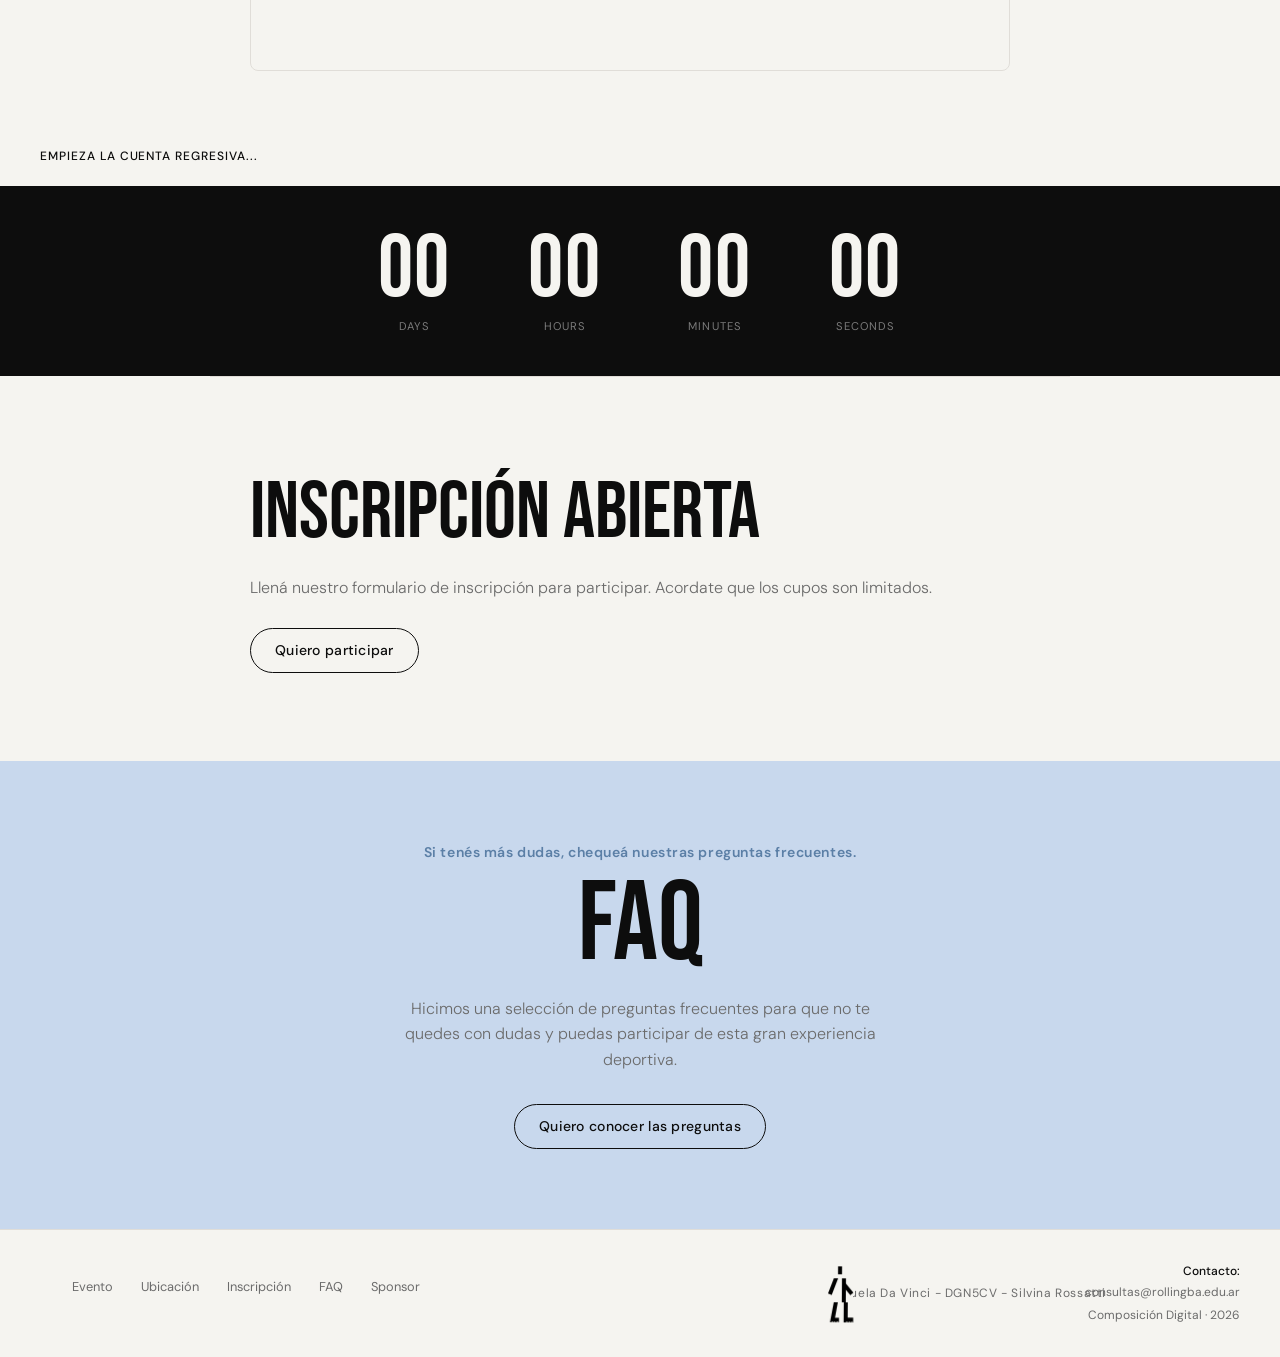
==== commit 77073dd6: "Add files via upload" ====
--- a/index.html
+++ b/index.html
@@ -7,7 +7,6 @@
   <link rel="preconnect" href="https://fonts.googleapis.com">
   <link rel="preconnect" href="https://fonts.gstatic.com" crossorigin>
   <link href="https://fonts.googleapis.com/css2?family=Bebas+Neue&family=DM+Sans:ital,opsz,wght@0,9..40,300;0,9..40,400;0,9..40,500;0,9..40,700&display=swap" rel="stylesheet">
-  <!-- Bootstrap CSS -->
   <link href="https://cdn.jsdelivr.net/npm/bootstrap@5.3.3/dist/css/bootstrap.min.css" rel="stylesheet">
   <link rel="stylesheet" href="css/styles.css">
 </head>
@@ -18,13 +17,15 @@
       <img src="multimedia/logo-nav.svg" alt="RollingBA">
     </a>
     <ul class="nav-links" id="navLinks">
+      <li><a href="index.html" class="active">Inicio</a></li>
       <li><a href="secciones/evento.html">Evento</a></li>
       <li><a href="secciones/ubicacion.html">Ubicación</a></li>
       <li><a href="secciones/inscripcion.html">Inscripción</a></li>
       <li><a href="secciones/faq.html">FAQ</a></li>
+      <li><a href="secciones/lubricante.html">Sponsor</a></li>
     </ul>
-    <a href="secciones/inscripcion.html" class="btn-primary" id="navCta" style="display:none">Sumate!</a>
-    <button class="nav-toggle" id="navToggle" aria-label="Menú">
+    <a href="secciones/inscripcion.html" class="btn-primary d-none d-lg-inline-flex" id="navCta">Sumate!</a>
+    <button class="nav-toggle d-flex d-lg-none" id="navToggle" aria-label="Menú">
       <span></span><span></span><span></span>
     </button>
   </nav>
@@ -81,12 +82,13 @@
 
   <!-- FOOTER -->
   <footer>
-    <div class="footer-inner">
+    <div class="footer-inner d-flex flex-column flex-lg-row align-items-start align-items-lg-center justify-content-lg-between gap-3 flex-wrap">
       <ul class="footer-links">
         <li><a href="secciones/evento.html">Evento</a></li>
         <li><a href="secciones/ubicacion.html">Ubicación</a></li>
         <li><a href="secciones/inscripcion.html">Inscripción</a></li>
         <li><a href="secciones/faq.html">FAQ</a></li>
+        <li><a href="secciones/lubricante.html">Sponsor</a></li>
       </ul>
       <div class="footer-brand">
         <div class="footer-skater-wrap" id="skaterWrap">
@@ -98,15 +100,14 @@
           <span class="footer-dgn" id="footerDgn">Escuela Da Vinci - DGN5CV - Silvina Rossatti</span>
         </div>
       </div>
-      <div class="footer-contact">
+      <div class="footer-contact text-start text-lg-end">
         <strong>Contacto:</strong>
         <a href="mailto:consultas@rollingba.edu.ar">consultas@rollingba.edu.ar</a>
-        <span style="display:block;margin-top:4px;">Composición Digital · 2026</span>
+        <span class="footer-credit">Composición Digital · 2026</span>
       </div>
     </div>
   </footer>
 
-  <!-- Bootstrap JS -->
   <script src="https://cdn.jsdelivr.net/npm/bootstrap@5.3.3/dist/js/bootstrap.bundle.min.js"></script>
   <script src="js/main.js"></script>
 </body>
--- a/css/styles.css
+++ b/css/styles.css
@@ -128,6 +128,7 @@
   display: flex;
   flex-direction: column;
   align-items: center;
+  justify-content: flex-start;
 }
 
 .hero-text {
@@ -232,8 +233,9 @@
 /* ─── HOME: EVENT / MAP SECTION ─── */
 .section-event {
   padding: 88px 48px 56px;
-  max-width: 1200px;
-  margin: 0 auto;
+  max-width: 860px;
+  margin: 0 auto;
+  width: 100%;
 }
 
 .section-event .date-label {
@@ -248,7 +250,7 @@
   font-size: clamp(2.5rem, 7vw, 5rem);
   line-height: 1.0;
   color: var(--black);
-  max-width: 600px;
+  max-width: 100%;
   margin-bottom: 20px;
 }
 
@@ -256,7 +258,7 @@
   font-size: 1rem;
   font-weight: 300;
   color: var(--gray);
-  max-width: 520px;
+  max-width: 100%;
   margin-bottom: 36px;
 }
 
@@ -273,8 +275,9 @@
 /* ─── HOME: INSCRIPTION ─── */
 .section-inscripcion {
   padding: 88px 48px;
-  max-width: 1200px;
-  margin: 0 auto;
+  max-width: 860px;
+  margin: 0 auto;
+  width: 100%;
   border-top: 1px solid var(--border);
 }
 
@@ -289,7 +292,7 @@
   font-size: 1rem;
   font-weight: 300;
   color: var(--gray);
-  max-width: 480px;
+  max-width: 100%;
   margin-bottom: 28px;
 }
 
@@ -688,6 +691,270 @@
   font-weight: 300;
   color: var(--gray);
   text-align: center;
+}
+
+/* ─── INSCRIPCION BANNER (also used on evento) ─── */
+.inscripcion-banner-section {
+  max-width: 100%;
+  margin: 0 auto;
+  padding: 40px 48px;
+}
+
+/* ─── FORM SUCCESS ─── */
+.form-success {
+  margin-top: 48px;
+  padding: 40px;
+  background: var(--blue-light);
+  border-radius: 8px;
+  text-align: center;
+}
+
+.form-success-title {
+  font-family: var(--font-display);
+  font-size: 2.5rem;
+  margin-bottom: 12px;
+}
+
+.form-success-msg {
+  font-size: 1rem;
+  font-weight: 300;
+  color: var(--gray);
+}
+
+.form-submit .btn-primary { width: fit-content; }
+
+/* ─── LUBRICANTE: HERO ─── */
+.lubricante-hero {
+  padding-top: 64px;
+  min-height: 100vh;
+  display: grid;
+  grid-template-columns: 1fr 1fr;
+  align-items: center;
+  gap: 0;
+  overflow: hidden;
+}
+
+.lubricante-hero-text {
+  padding: 80px 48px;
+  max-width: 560px;
+  margin-left: auto;
+}
+
+.lubricante-eyebrow {
+  font-size: 0.7rem;
+  font-weight: 700;
+  letter-spacing: 0.14em;
+  text-transform: uppercase;
+  color: #f5c100;
+  background: var(--black);
+  display: inline-block;
+  padding: 4px 10px;
+  border-radius: 3px;
+  margin-bottom: 20px;
+}
+
+.lubricante-hero-text h1 {
+  font-family: var(--font-display);
+  font-size: clamp(3.5rem, 7vw, 6.5rem);
+  line-height: 0.92;
+  letter-spacing: 0.01em;
+  color: var(--black);
+  margin-bottom: 24px;
+}
+
+.lubricante-hero-text p {
+  font-size: clamp(1rem, 1.5vw, 1.2rem);
+  font-weight: 300;
+  color: var(--gray);
+  line-height: 1.6;
+  max-width: 420px;
+  margin-bottom: 36px;
+}
+
+/* ─── LUBRICANTE: 3D VIEWER ─── */
+.lubricante-viewer-wrap {
+  position: relative;
+  width: 100%;
+  height: 100vh;
+  background: #f0ede8;
+  display: flex;
+  align-items: center;
+  justify-content: center;
+  overflow: hidden;
+}
+
+.lubricante-viewer-wrap::before {
+  content: '';
+  position: absolute;
+  inset: 0;
+  background: radial-gradient(ellipse at 60% 50%, rgba(91,127,166,0.12) 0%, transparent 70%);
+  pointer-events: none;
+}
+
+#model-canvas {
+  width: 100%;
+  height: 100%;
+  cursor: grab;
+  display: block;
+}
+
+#model-canvas:active { cursor: grabbing; }
+
+.viewer-hint {
+  position: absolute;
+  bottom: 28px;
+  left: 50%;
+  transform: translateX(-50%);
+  display: flex;
+  align-items: center;
+  gap: 8px;
+  font-size: 0.7rem;
+  font-weight: 500;
+  letter-spacing: 0.08em;
+  text-transform: uppercase;
+  color: var(--gray);
+  opacity: 1;
+  transition: opacity 0.5s ease;
+  pointer-events: none;
+  white-space: nowrap;
+}
+
+.viewer-hint.hidden { opacity: 0; }
+.viewer-hint svg { width: 18px; height: 18px; opacity: 0.6; }
+
+/* ─── LUBRICANTE: FEATURES ─── */
+.lubricante-features {
+  background: var(--black);
+  padding: 96px 48px;
+}
+
+.lubricante-features-inner {
+  max-width: 1100px;
+  margin: 0 auto;
+}
+
+.lubricante-features h2 {
+  font-family: var(--font-display);
+  font-size: clamp(2.5rem, 6vw, 5rem);
+  color: var(--white);
+  margin-bottom: 64px;
+  letter-spacing: 0.02em;
+}
+
+.features-grid {
+  display: grid;
+  grid-template-columns: repeat(3, 1fr);
+  gap: 40px;
+}
+
+.feature-item {
+  border-top: 1px solid rgba(245,244,240,0.15);
+  padding-top: 24px;
+}
+
+.feature-number {
+  font-family: var(--font-display);
+  font-size: 3.5rem;
+  color: #f5c100;
+  line-height: 1;
+  margin-bottom: 12px;
+}
+
+.feature-title {
+  font-size: 1rem;
+  font-weight: 600;
+  color: var(--white);
+  margin-bottom: 8px;
+  letter-spacing: 0.03em;
+}
+
+.feature-desc {
+  font-size: 0.875rem;
+  font-weight: 300;
+  color: rgba(245,244,240,0.55);
+  line-height: 1.6;
+}
+
+/* ─── LUBRICANTE: PRODUCT INFO (centered text only) ─── */
+.lubricante-info {
+  padding: 96px 48px;
+  max-width: 760px;
+  margin: 0 auto;
+  text-align: center;
+}
+
+.lubricante-info-text h2 {
+  font-family: var(--font-display);
+  font-size: clamp(2.5rem, 5vw, 4.5rem);
+  line-height: 0.95;
+  color: var(--black);
+  margin-bottom: 28px;
+  letter-spacing: 0.02em;
+}
+
+.lubricante-info-text p {
+  font-size: 1rem;
+  font-weight: 300;
+  color: var(--gray);
+  line-height: 1.7;
+  margin-bottom: 20px;
+}
+
+.lubricante-specs {
+  margin-top: 32px;
+  display: flex;
+  flex-direction: column;
+  gap: 0;
+  text-align: left;
+}
+
+.lubricante-spec {
+  display: flex;
+  justify-content: space-between;
+  align-items: baseline;
+  padding: 14px 0;
+  border-bottom: 1px solid var(--border);
+  font-size: 0.9rem;
+}
+
+.lubricante-spec:first-child {
+  border-top: 1px solid var(--border);
+}
+
+.spec-label {
+  font-weight: 600;
+  color: var(--black);
+  font-size: 0.75rem;
+  letter-spacing: 0.06em;
+  text-transform: uppercase;
+}
+
+.spec-value {
+  font-weight: 300;
+  color: var(--gray);
+}
+
+/* ─── LUBRICANTE: CTA ─── */
+.lubricante-cta {
+  background: #f5c100;
+  padding: 80px 48px;
+  text-align: center;
+}
+
+.lubricante-cta h2 {
+  font-family: var(--font-display);
+  font-size: clamp(2.5rem, 7vw, 5.5rem);
+  color: var(--black);
+  line-height: 0.95;
+  margin-bottom: 16px;
+  letter-spacing: 0.02em;
+}
+
+.lubricante-cta p {
+  font-size: 1rem;
+  font-weight: 400;
+  color: rgba(13,13,13,0.65);
+  margin-bottom: 0;
 }
 
 /* ─── FOOTER ─── */
@@ -752,47 +1019,175 @@
 .footer-contact strong { font-weight: 500; color: var(--black); display: block; margin-bottom: 2px; }
 .footer-contact a { color: var(--gray); text-decoration: none; }
 .footer-contact a:hover { color: var(--black); }
-.footer-credit { font-size: 0.75rem; color: var(--gray); }
+.footer-credit { display: block; margin-top: 4px; font-size: 0.75rem; color: var(--gray); }
 
 /* ─── ANIMATIONS ─── */
+
+/* Fade up — elementos de texto y secciones */
 @keyframes fadeUp {
   from { opacity: 0; transform: translateY(24px); }
   to   { opacity: 1; transform: translateY(0); }
 }
+
+/* Fade in suave — elementos de fondo o imagen */
+@keyframes fadeIn {
+  from { opacity: 0; }
+  to   { opacity: 1; }
+}
+
+/* Slide desde la izquierda — hero km */
+@keyframes slideInLeft {
+  from { opacity: 0; transform: translateX(-40px); }
+  to   { opacity: 1; transform: translateX(0); }
+}
+
+/* Slide desde la derecha — hero image */
+@keyframes slideInRight {
+  from { opacity: 0; transform: translateX(40px); }
+  to   { opacity: 1; transform: translateX(0); }
+}
+
+/* Scale up suave — banners y CTAs */
+@keyframes scaleIn {
+  from { opacity: 0; transform: scale(0.96); }
+  to   { opacity: 1; transform: scale(1); }
+}
+
+/* Pulse sutil — countdown numbers */
+@keyframes pulse {
+  0%, 100% { transform: scale(1); }
+  50%       { transform: scale(1.04); }
+}
+
+/* Underline grow — nav links hover */
+@keyframes underlineGrow {
+  from { transform: scaleX(0); }
+  to   { transform: scaleX(1); }
+}
+
+/* ── Clases de animación de entrada (.anim + .visible) ── */
 .anim { opacity: 0; }
 .anim.visible { animation: fadeUp 0.6s ease forwards; }
 
+/* Hero KM: entra desde la izquierda */
+.hero-km.anim.visible {
+  animation: slideInLeft 0.75s cubic-bezier(0.22, 1, 0.36, 1) forwards;
+}
+
+/* Hero tagline: fade puro con pequeño delay */
+.hero-tagline.anim.visible {
+  animation: fadeUp 0.7s ease 0.15s forwards;
+}
+
+/* Hero image: entra desde la derecha */
+.hero-image-wrapper.anim.visible {
+  animation: slideInRight 0.85s cubic-bezier(0.22, 1, 0.36, 1) 0.1s forwards;
+}
+
+/* Banners (inscripción abierta, closed): scale in */
+.inscripcion-closed.anim.visible,
+.inscripcion-banner-inner.anim.visible {
+  animation: scaleIn 0.55s ease forwards;
+}
+
+/* FAQ items: fadeUp con stagger via nth-child */
+.faq-item.anim.visible { animation: fadeUp 0.5s ease forwards; }
+.faq-item:nth-child(2).anim.visible  { animation-delay: 0.05s; }
+.faq-item:nth-child(3).anim.visible  { animation-delay: 0.10s; }
+.faq-item:nth-child(4).anim.visible  { animation-delay: 0.15s; }
+.faq-item:nth-child(5).anim.visible  { animation-delay: 0.20s; }
+.faq-item:nth-child(6).anim.visible  { animation-delay: 0.25s; }
+.faq-item:nth-child(7).anim.visible  { animation-delay: 0.30s; }
+.faq-item:nth-child(8).anim.visible  { animation-delay: 0.35s; }
+.faq-item:nth-child(9).anim.visible  { animation-delay: 0.40s; }
+.faq-item:nth-child(10).anim.visible { animation-delay: 0.45s; }
+.faq-item:nth-child(11).anim.visible { animation-delay: 0.50s; }
+
+/* Page header h1: slide desde arriba */
+.page-header h1.anim.visible {
+  animation: fadeUp 0.65s cubic-bezier(0.22, 1, 0.36, 1) forwards;
+}
+
+/* Map container: fade in */
+.map-container.anim.visible,
+.ubicacion-map.anim.visible {
+  animation: fadeIn 0.8s ease 0.2s forwards;
+}
+
+/* ── Hover con underline animado en nav ── */
+.nav-links a {
+  position: relative;
+}
+.nav-links a::after {
+  content: '';
+  position: absolute;
+  bottom: -3px; left: 0;
+  width: 100%; height: 1.5px;
+  background: var(--black);
+  transform: scaleX(0);
+  transform-origin: left;
+  transition: transform 0.25s ease;
+}
+.nav-links a:hover::after,
+.nav-links a.active::after { transform: scaleX(1); }
+/* Quitar el opacity hover que ya existía para que no compita */
+.nav-links a:hover { opacity: 1; }
+
+/* ── Transición suave en inputs del form ── */
+input, select, textarea {
+  transition: border-color 0.2s, box-shadow 0.2s;
+}
+input:focus, select:focus, textarea:focus {
+  border-color: var(--black);
+  box-shadow: 0 0 0 3px rgba(13,13,13,0.07);
+}
+
+/* ── Hover lift en hero image ── */
+.hero-image-wrapper img {
+  transition: transform 0.4s ease;
+}
+.hero-image-wrapper:hover img { transform: scale(1.015); }
+
+/* ── Pulse en countdown al cargar ── */
+.countdown-number {
+  display: inline-block;
+  transition: transform 0.15s ease;
+}
+
 /* ─── RESPONSIVE ─── */
-/* ─── TABLET (max 1024px) ─── */
-@media (max-width: 1024px) {
-  nav { padding: 0 32px; }
+
+/* ─── DESKTOP (960px – 1280px) ─── */
+@media (min-width: 960px) and (max-width: 1280px) {
+  nav { padding: 0 40px; }
 
   .section-event,
-  .section-inscripcion  { padding-left: 32px; padding-right: 32px; }
-  .section-faq-teaser   { padding-left: 32px; padding-right: 32px; }
+  .section-inscripcion  { padding-left: 40px; padding-right: 40px; }
+  .section-faq-teaser   { padding-left: 40px; padding-right: 40px; }
 
   .evento-intro,
   .evento-subtitle,
   .hero-full,
   .hero-full-img,
-  .evento-date-section  { padding-left: 32px; padding-right: 32px; }
+  .evento-date-section  { padding-left: 40px; padding-right: 40px; }
 
   .faq-section,
-  .faq-contact          { padding-left: 32px; padding-right: 32px; }
-
-  .inscripcion-section  { padding-left: 32px; padding-right: 32px; }
+  .faq-contact          { padding-left: 40px; padding-right: 40px; }
+
+  .inscripcion-section  { padding-left: 40px; padding-right: 40px; }
 
   .ubicacion-intro,
   .ubicacion-body,
-  .ubicacion-cierre     { padding-left: 32px; padding-right: 32px; }
-
-  footer                { padding-left: 32px; padding-right: 32px; }
-}
-
-/* ─── MOBILE (max 768px) ─── */
-@media (max-width: 768px) {
-  /* Nav - mobile*/
-  nav { padding: 0 20px; height: 56px; }
+  .ubicacion-cierre     { padding-left: 40px; padding-right: 40px; }
+
+  .countdown-label,
+  .countdown-bar        { padding-left: 40px; padding-right: 40px; }
+
+  footer                { padding-left: 40px; padding-right: 40px; }
+}
+
+/* ─── TABLET (501px – 959px) ─── */
+@media (min-width: 501px) and (max-width: 959px) {
+  nav { padding: 0 28px; height: 60px; }
   .nav-links, nav > .btn-primary { display: none; }
   .nav-toggle { display: flex; }
 
@@ -800,92 +1195,250 @@
     display: flex;
     flex-direction: column;
     position: fixed;
-    top: 56px; left: 0; right: 0;
+    top: 60px; left: 0; right: 0;
     background: var(--white);
     border-bottom: 1px solid var(--border);
-    padding: 24px 20px 32px;
+    padding: 24px 28px 32px;
     gap: 20px;
     align-items: flex-start;
     z-index: 99;
   }
   .nav-links.open a { font-size: 1.1rem; }
 
-  /* Home hero - mobile */
-  .hero { padding-top: 56px; }
+  /* Hero - tablet */
+  .hero { padding-top: 60px; min-height: unset; }
+  .hero-image-wrapper { padding: 0 28px; }
+  .hero-image-wrapper img { height: 340px; }
   .hero-image-wrapper::before { display: none; }
-  .hero-image-wrapper { padding: 0 20px; }
-  .hero-image-wrapper img { height: 240px; }
-
-  /* Countdown - mobile */
-  .countdown-label { padding: 14px 20px; font-size: 0.7rem; }
-  .countdown-bar   { padding: 28px 20px; }
-
-  /* Home sections - mobile */
-  .section-event        { padding: 48px 20px 36px; }
-  .section-inscripcion  { padding: 48px 20px; }
-  .section-faq-teaser   { padding: 48px 20px; }
-  .map-container        { height: 240px; }
-
-  /* Page header - mobile */
-  .page-header { padding-top: 56px; }
-  .page-header h1 { padding: 32px 20px 10px; }
-  .page-header .subtitle { padding: 0 20px 28px; }
-
-  /* Evento - mobile */
-  .evento-intro         { padding: 0 20px 28px; }
-  .evento-subtitle      { padding: 6px 20px 18px; }
+
+  /* Countdown - tablet */
+  .countdown-label { padding: 16px 28px; font-size: 0.72rem; }
+  .countdown-bar   { padding: 32px 28px; }
+
+  /* Home sections - tablet */
+  .section-event        { padding: 64px 28px 44px; }
+  .section-inscripcion  { padding: 64px 28px; }
+  .section-faq-teaser   { padding: 60px 28px; }
+  .map-container        { height: 320px; }
+
+  /* Page header - tablet */
+  .page-header { padding-top: 60px; }
+  .page-header h1 { padding: 40px 28px 14px; }
+  .page-header .subtitle { padding: 0 28px 36px; }
+
+  /* Evento - tablet */
+  .evento-intro         { padding: 0 28px 32px; }
+  .evento-subtitle      { padding: 8px 28px 20px; }
   .hero-full,
-  .hero-full-img        { padding: 0 20px; }
+  .hero-full-img        { padding: 0 28px; }
   .hero-full img,
-  .hero-full-img img    { height: 220px; }
-  .evento-date-section  { padding: 48px 20px 36px; }
-
-  /* Ubicacion - mobile */
-  .ubicacion-intro      { padding: 0 20px 36px; }
-  .ubicacion-body       { padding: 40px 20px; }
-  .ubicacion-map        { height: 240px; margin: 24px 0 40px; }
-  .ubicacion-cierre     { padding: 48px 20px 60px; }
-
-  /* FAQ - mobile */
-  .faq-section          { padding: 0 20px 60px; }
-  .faq-contact          { padding: 0 20px 72px; }
-
-  /* Inscripcion - mobile */
-  .inscripcion-section  { padding: 48px 20px 60px; }
-  .form-grid            { grid-template-columns: 1fr; }
+  .hero-full-img img    { height: 320px; }
+  .evento-date-section  { padding: 56px 28px 40px; }
+
+  /* Ubicacion - tablet */
+  .ubicacion-intro      { padding: 0 28px 40px; }
+  .ubicacion-body       { padding: 48px 28px; }
+  .ubicacion-map        { width: 80%; height: 340px; margin: 28px auto 48px; }
+  .ubicacion-cierre     { padding: 56px 28px 72px; }
+
+  /* FAQ - tablet */
+  .faq-section          { padding: 0 28px 48px; }
+  .faq-contact          { padding: 0 28px 80px; }
+
+  /* Inscripcion - tablet */
+  .inscripcion-section  { padding: 56px 28px 72px; }
+  .form-grid            { grid-template-columns: 1fr 1fr; }
   .inscripcion-closed,
-  .inscripcion-banner-inner { padding: 32px 20px; }
-
-  /* Footer - mobile */
-  footer { padding: 28px 20px; }
+  .inscripcion-banner-inner { padding: 40px 28px; }
+  .inscripcion-banner-section { padding: 32px 28px; }
+
+  /* Lubricante - tablet */
+  .lubricante-hero {
+    grid-template-columns: 1fr;
+    min-height: unset;
+    padding-top: 60px;
+  }
+  .lubricante-hero-text {
+    padding: 48px 28px 40px;
+    max-width: 100%;
+    margin-left: 0;
+    text-align: center;
+  }
+  .lubricante-hero-text p { max-width: 100%; margin: 0 auto 32px; }
+  .lubricante-viewer-wrap {
+    height: 60vw;
+    min-height: 320px;
+    max-height: 480px;
+  }
+  .lubricante-features { padding: 64px 28px; }
+  .features-grid       { grid-template-columns: repeat(2, 1fr); gap: 28px; }
+  .lubricante-info     { padding: 64px 28px; }
+  .lubricante-cta      { padding: 60px 28px; }
+
+  /* Footer - tablet */
+  footer { padding: 28px 28px; }
   .footer-inner {
     flex-direction: column;
     align-items: flex-start;
     flex-wrap: wrap;
     gap: 16px;
   }
-  .footer-skater-wrap { width: 180px; flex: none; }
+  .footer-skater-wrap { width: 200px; flex: none; }
   .footer-contact { text-align: left; }
 }
 
-/* ─── SMALL MOBILE (max 480px) ─── */
-@media (max-width: 480px) {
-  .hero-text { padding: 44px 20px 28px; }
-
-  .countdown-inner { gap: 20px; }
-  .countdown-number { font-size: 2.8rem; }
-
-  .section-faq-teaser h2 { font-size: 3.5rem; }
-
+/* ─── SMARTPHONE (0px – 500px) ─── */
+@media (max-width: 500px) {
+  /* Nav - smartphone */
+  nav { padding: 0 16px; height: 52px; }
+  .nav-links, nav > .btn-primary { display: none; }
+  .nav-toggle { display: flex; }
+
+  .nav-links.open {
+    display: flex;
+    flex-direction: column;
+    position: fixed;
+    top: 52px; left: 0; right: 0;
+    background: var(--white);
+    border-bottom: 1px solid var(--border);
+    padding: 20px 16px 28px;
+    gap: 18px;
+    align-items: flex-start;
+    z-index: 99;
+  }
+  .nav-links.open a { font-size: 1.05rem; }
+
+  /* Hero - smartphone */
+  .hero { padding-top: 52px; min-height: unset; }
+  .hero-text { padding: 40px 16px 24px; }
+  .hero-image-wrapper { padding: 0 16px; }
+  .hero-image-wrapper img { height: 210px; }
+  .hero-image-wrapper::before { display: none; }
+
+  /* Countdown - smartphone */
+  .countdown-label { padding: 12px 16px; font-size: 0.68rem; }
+  .countdown-bar   { padding: 24px 16px; }
+  .countdown-inner { gap: 16px; }
+  .countdown-number { font-size: 2.6rem; }
+
+  /* Home sections - smartphone */
+  .section-event        { padding: 40px 16px 32px; }
+  .section-inscripcion  { padding: 40px 16px; }
+  .section-faq-teaser   { padding: 40px 16px; }
+  .section-faq-teaser h2 { font-size: 3.2rem; }
+  .map-container        { height: 210px; }
+
+  /* Page header - smartphone */
+  .page-header { padding-top: 52px; }
+  .page-header h1 { padding: 28px 16px 8px; }
+  .page-header .subtitle { padding: 0 16px 24px; }
+
+  /* Evento - smartphone */
+  .evento-intro         { padding: 0 16px 24px; }
+  .evento-subtitle      { padding: 6px 16px 16px; }
+  .hero-full,
+  .hero-full-img        { padding: 0 16px; }
   .hero-full img,
-  .hero-full-img img { height: 190px; }
-
-  .faq-question { font-size: 1rem; }
-
-  .inscripcion-section h2 { font-size: 1.6rem; }
-
-  .ubicacion-cierre h2 { font-size: 2.8rem; }
-
-  .footer-links { gap: 18px; flex-wrap: wrap; }
-  .footer-skater-wrap { width: 150px; }
-}
+  .hero-full-img img    { height: 180px; }
+  .evento-date-section  { padding: 40px 16px 32px; }
+
+  /* Ubicacion - smartphone */
+  .ubicacion-intro      { padding: 0 16px 32px; }
+  .ubicacion-body       { padding: 36px 16px; }
+  .ubicacion-map        { width: 100%; height: 210px; margin: 20px 0 36px; }
+  .ubicacion-cierre     { padding: 40px 16px 56px; }
+  .ubicacion-cierre h2  { font-size: 2.6rem; }
+
+  /* FAQ - smartphone */
+  .faq-section          { padding: 0 16px 48px; }
+  .faq-contact          { padding: 0 16px 64px; }
+  .faq-question         { font-size: 0.975rem; }
+
+  /* Inscripcion - smartphone */
+  .inscripcion-section  { padding: 40px 16px 56px; }
+  .inscripcion-section h2 { font-size: 1.55rem; }
+  .form-grid            { grid-template-columns: 1fr; }
+  .inscripcion-closed,
+  .inscripcion-banner-inner { padding: 28px 16px; }
+  .inscripcion-banner-section { padding: 24px 16px; }
+
+  /* Lubricante - smartphone */
+  .lubricante-hero {
+    grid-template-columns: 1fr;
+    min-height: unset;
+    padding-top: 52px;
+  }
+  .lubricante-hero-text {
+    padding: 40px 16px 32px;
+    max-width: 100%;
+    margin-left: 0;
+    text-align: center;
+  }
+  .lubricante-hero-text h1 { font-size: clamp(3rem, 14vw, 4rem); }
+  .lubricante-hero-text p {
+    max-width: 100%;
+    margin: 0 auto 28px;
+    font-size: 1rem;
+  }
+  .lubricante-viewer-wrap {
+    height: 80vw;
+    min-height: 260px;
+    max-height: 360px;
+  }
+  .lubricante-features { padding: 56px 16px; }
+  .features-grid       { grid-template-columns: 1fr; gap: 24px; }
+  .lubricante-info     { padding: 56px 16px; }
+  .lubricante-cta      { padding: 56px 16px; }
+
+  /* Footer - smartphone */
+  footer { padding: 24px 16px; }
+  .footer-inner {
+    flex-direction: column;
+    align-items: flex-start;
+    flex-wrap: wrap;
+    gap: 14px;
+  }
+  .footer-links { gap: 14px; flex-wrap: wrap; }
+  .footer-skater-wrap { width: 150px; flex: none; }
+  .footer-contact { text-align: left; }
+}
+
+/* ─── Respeta preferencia de movimiento reducido ─── */
+@media (prefers-reduced-motion: reduce) {
+  .anim, .anim.visible,
+  .hero-km.anim.visible,
+  .hero-tagline.anim.visible,
+  .hero-image-wrapper.anim.visible,
+  .inscripcion-closed.anim.visible,
+  .faq-item.anim.visible,
+  .page-header h1.anim.visible,
+  .map-container.anim.visible,
+  .ubicacion-map.anim.visible {
+    animation: none;
+    opacity: 1;
+  }
+  .hero-image-wrapper:hover img { transform: none; }
+  .nav-links a::after { transition: none; }
+}
+
+/* ─── ANIMACIÓN COLECTIVO (ubicacion.html) ─── */
+.bus-wrap {
+  position: relative;
+  width: 100%;
+  height: 64px;
+  margin: 0;               /* sin margen: lo ubica el flujo entre mapa y borde */
+  overflow: hidden;
+}
+
+.bus-vehicle {
+  position: absolute;
+  top: 50%;
+  transform: translateY(-60%);
+  will-change: transform, left;
+  background: transparent;
+}
+
+.bus-vehicle svg {
+  display: block;
+  background: transparent;
+}
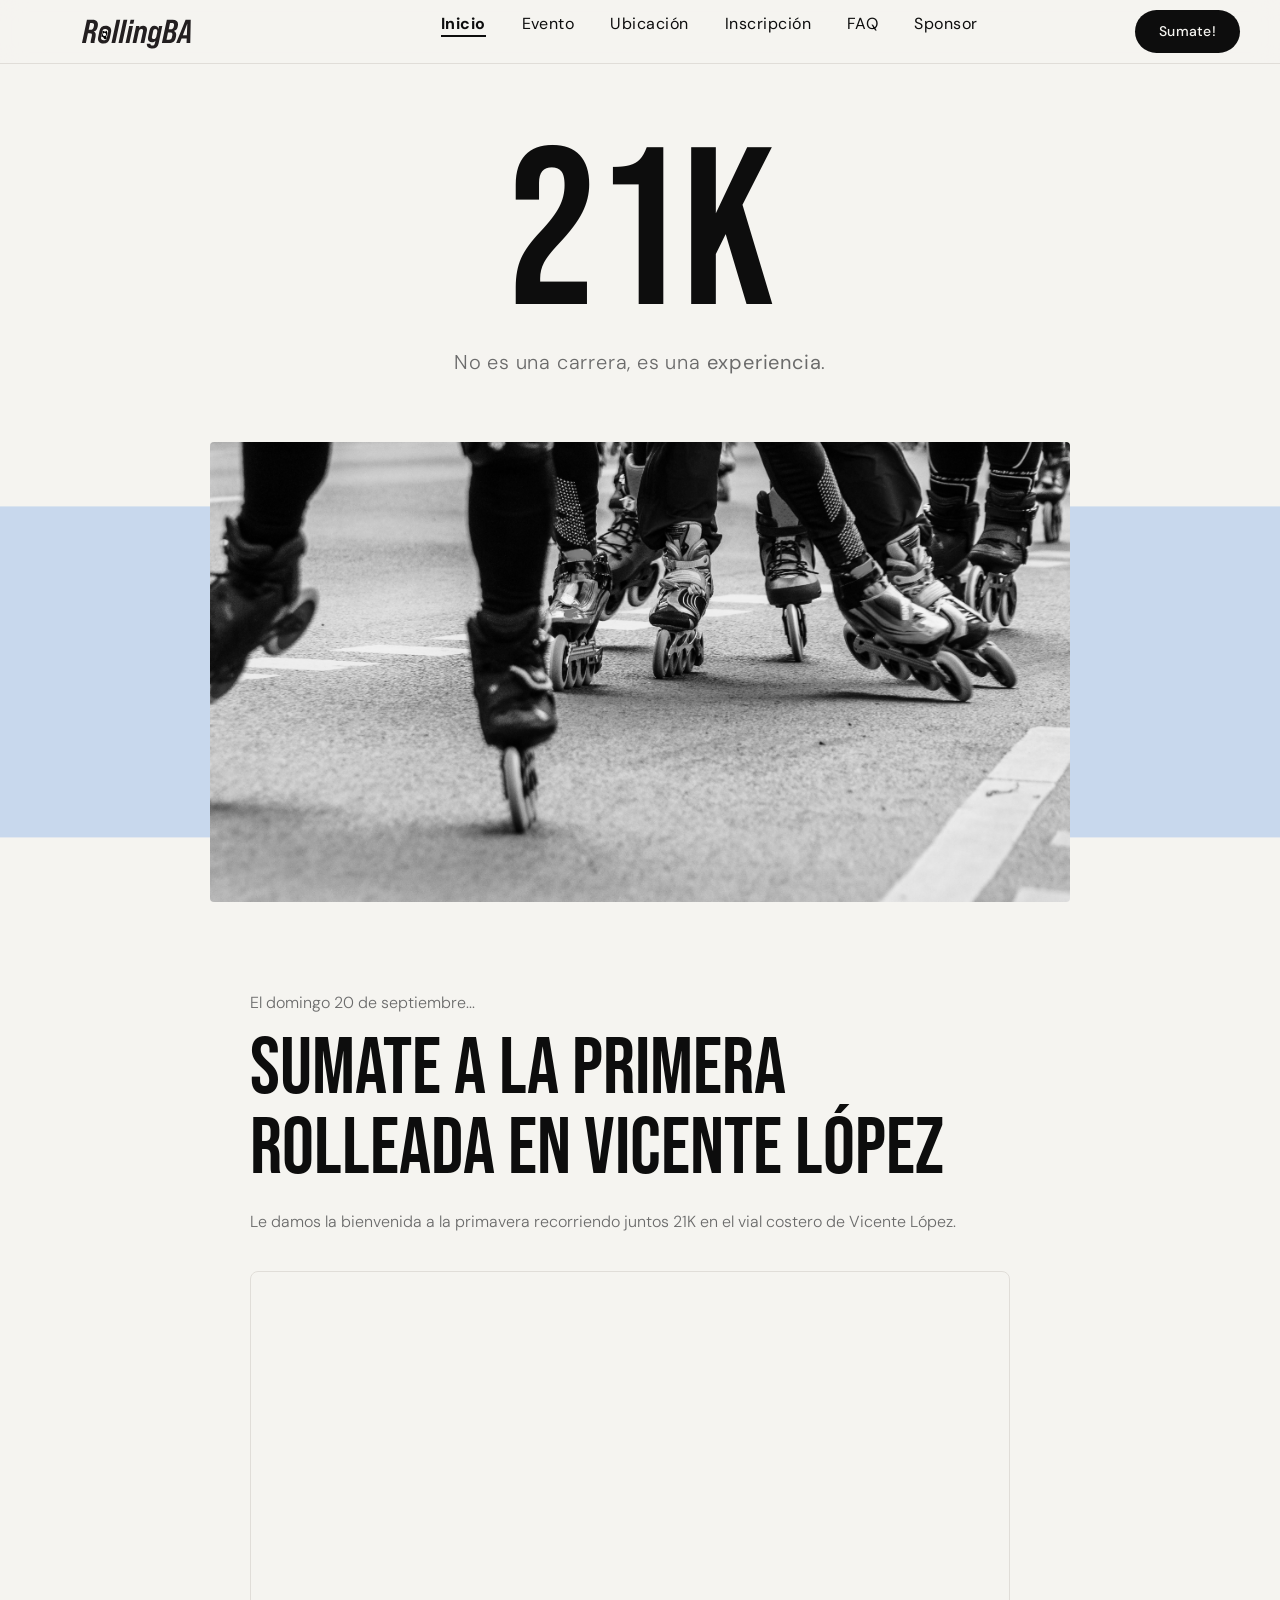
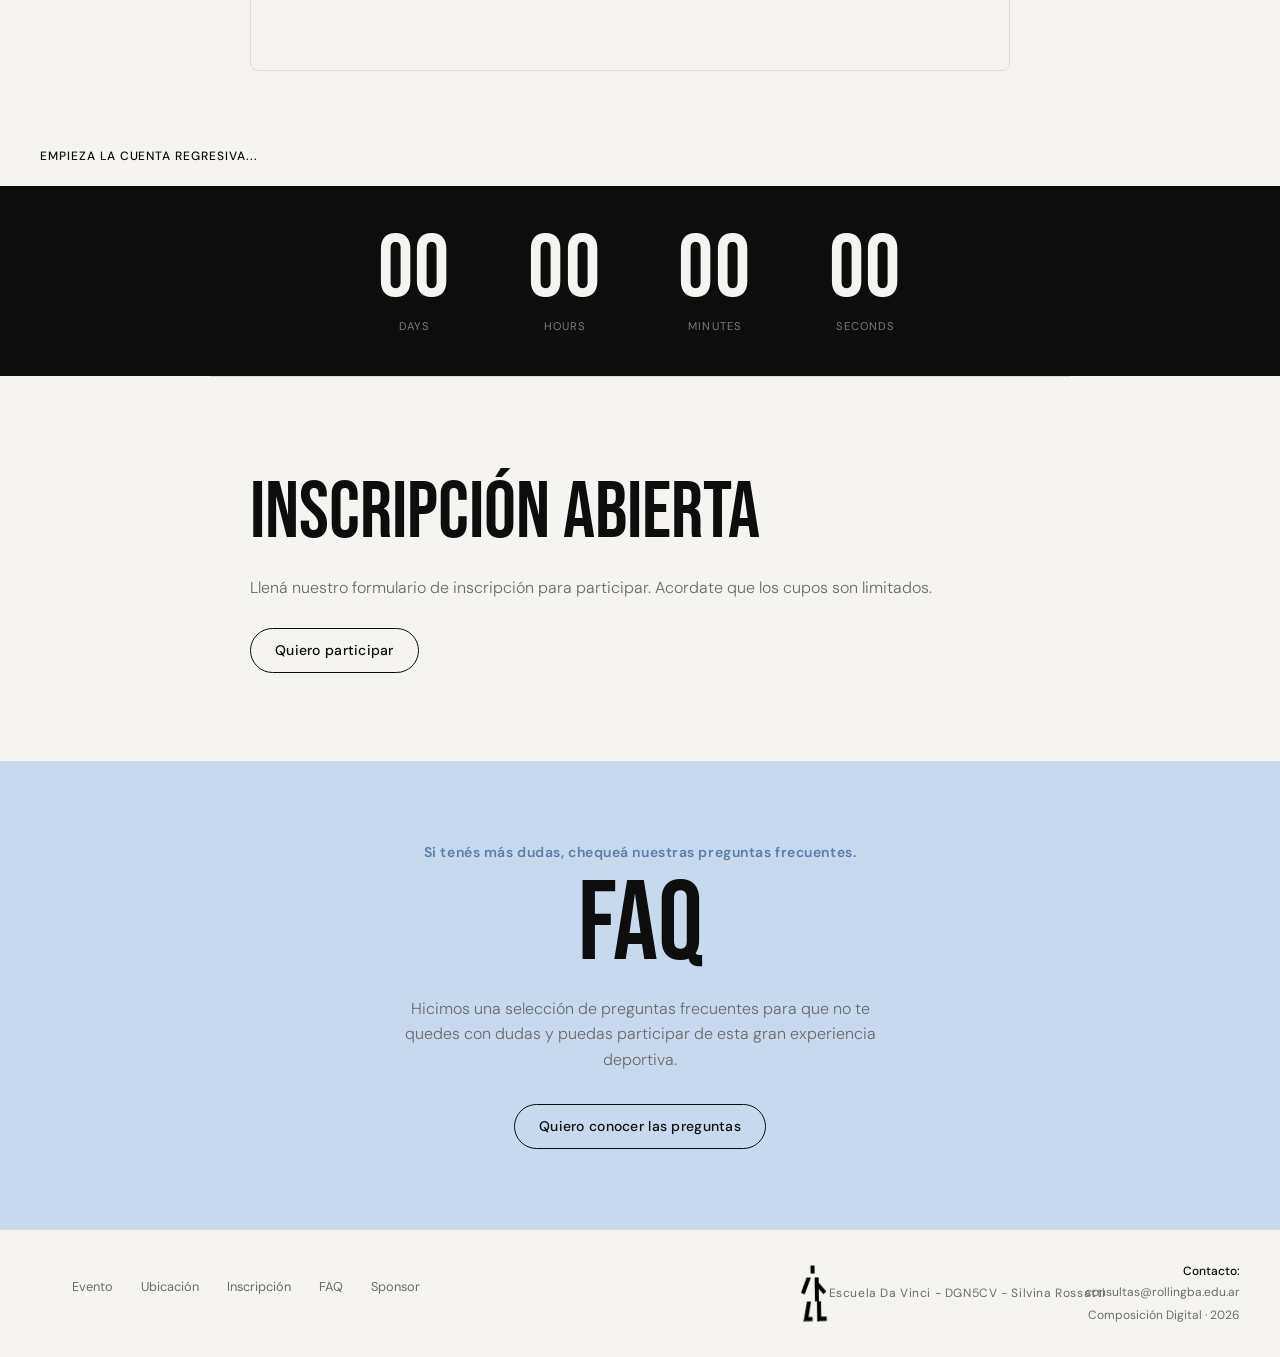
==== commit f154344d: "cambios varios" ====
--- a/index.html
+++ b/index.html
@@ -22,7 +22,7 @@
       <li><a href="secciones/ubicacion.html">Ubicación</a></li>
       <li><a href="secciones/inscripcion.html">Inscripción</a></li>
       <li><a href="secciones/faq.html">FAQ</a></li>
-      <li><a href="secciones/lubricante.html">Sponsor</a></li>
+      <li><a href="secciones/sponsor.html">Sponsor</a></li>
     </ul>
     <a href="secciones/inscripcion.html" class="btn-primary d-none d-lg-inline-flex" id="navCta">Sumate!</a>
     <button class="nav-toggle d-flex d-lg-none" id="navToggle" aria-label="Menú">
@@ -88,7 +88,7 @@
         <li><a href="secciones/ubicacion.html">Ubicación</a></li>
         <li><a href="secciones/inscripcion.html">Inscripción</a></li>
         <li><a href="secciones/faq.html">FAQ</a></li>
-        <li><a href="secciones/lubricante.html">Sponsor</a></li>
+        <li><a href="secciones/sponsor.html">Sponsor</a></li>
       </ul>
       <div class="footer-brand">
         <div class="footer-skater-wrap" id="skaterWrap">
--- a/css/styles.css
+++ b/css/styles.css
@@ -17,7 +17,7 @@
   background: var(--white);
   color: var(--black);
   font-family: var(--font-body);
-  font-size: 16px;
+  font-size: 1rem;
   line-height: 1.6;
   overflow-x: hidden;
 }
@@ -30,11 +30,11 @@
   display: flex;
   align-items: center;
   justify-content: space-between;
-  padding: 0 48px;
-  height: 64px;
+  padding: 0 3rem;
+  height: 4rem;
   background: rgba(245, 244, 240, 0.92);
-  backdrop-filter: blur(12px);
-  border-bottom: 1px solid var(--border);
+  backdrop-filter: blur(0.75rem);
+  border-bottom: 0.0625rem solid var(--border);
 }
 
 .nav-logo {
@@ -74,15 +74,15 @@
   font-family: var(--font-body);
   font-size: 0.875rem;
   font-weight: 500;
-  padding: 10px 24px;
-  border-radius: 100px;
+  padding: 0.625rem 1.5rem;
+  border-radius: 6.25rem;
   text-decoration: none;
   border: none;
   cursor: pointer;
   transition: background 0.2s, transform 0.15s;
   letter-spacing: 0.02em;
 }
-.btn-primary:hover { background: var(--blue); transform: translateY(-1px); }
+.btn-primary:hover { background: var(--blue); transform: translateY(-0.0625rem); }
 
 .btn-outline {
   display: inline-flex;
@@ -93,37 +93,37 @@
   font-family: var(--font-body);
   font-size: 0.875rem;
   font-weight: 500;
-  padding: 10px 24px;
-  border-radius: 100px;
+  padding: 0.625rem 1.5rem;
+  border-radius: 6.25rem;
   text-decoration: none;
-  border: 1.5px solid var(--black);
+  border: 0.0938rem solid var(--black);
   cursor: pointer;
   transition: background 0.2s, color 0.2s, transform 0.15s;
   letter-spacing: 0.02em;
 }
-.btn-outline:hover { background: var(--black); color: var(--white); transform: translateY(-1px); }
+.btn-outline:hover { background: var(--black); color: var(--white); transform: translateY(-0.0625rem); }
 
 .nav-toggle {
   display: none;
   flex-direction: column;
-  gap: 5px;
+  gap: 0.3125rem;
   cursor: pointer;
   background: none;
   border: none;
-  padding: 4px;
+  padding: 0.25rem;
 }
 .nav-toggle span {
   display: block;
-  width: 22px;
-  height: 2px;
+  width: 1.375rem;
+  height: 0.125rem;
   background: var(--black);
-  border-radius: 2px;
+  border-radius: 0.125rem;
   transition: transform 0.3s, opacity 0.3s;
 }
 
 /* ─── HOME HERO ─── */
 .hero {
-  padding-top: 64px;
+  padding-top: 4rem;
   min-height: 100vh;
   display: flex;
   flex-direction: column;
@@ -133,7 +133,7 @@
 
 .hero-text {
   text-align: center;
-  padding: 72px 24px 48px;
+  padding: 4.5rem 1.5rem 3rem;
 }
 
 .hero-km {
@@ -148,22 +148,22 @@
   font-size: clamp(1rem, 2.5vw, 1.25rem);
   font-weight: 300;
   color: var(--gray);
-  margin-top: 8px;
+  margin-top: 0.5rem;
   letter-spacing: 0.04em;
 }
 
 .hero-image-wrapper {
   position: relative;
   width: 100%;
-  max-width: 860px;
+  max-width: 53.75rem;
   margin: 0 auto;
 }
 
 .hero-image-wrapper::before {
   content: '';
   position: absolute;
-  left: -9999px;
-  right: -9999px;
+  left: -624.9375rem;
+  right: -624.9375rem;
   top: 50%;
   transform: translateY(-50%);
   height: 72%;
@@ -175,9 +175,9 @@
   position: relative;
   z-index: 1;
   width: 100%;
-  height: 460px;
+  height: 28.75rem;
   display: block;
-  border-radius: 4px;
+  border-radius: 0.25rem;
   object-fit: cover;
   object-position: center 30%;
 }
@@ -185,7 +185,7 @@
 /* ─── COUNTDOWN ─── */
 .countdown-label {
   width: 100%;
-  padding: 20px 48px;
+  padding: 1.25rem 3rem;
   font-size: 0.75rem;
   font-weight: 500;
   letter-spacing: 0.08em;
@@ -197,21 +197,21 @@
 .countdown-bar {
   width: 100%;
   background: var(--black);
-  padding: 40px 48px;
+  padding: 2.5rem 3rem;
 }
 
 .countdown-inner {
   display: flex;
   align-items: flex-start;
   justify-content: center;
-  gap: clamp(24px, 6vw, 80px);
+  gap: clamp(1.5rem, 6vw, 5rem);
 }
 
 .countdown-unit {
   display: flex;
   flex-direction: column;
   align-items: center;
-  gap: 4px;
+  gap: 0.25rem;
 }
 
 .countdown-number {
@@ -232,8 +232,8 @@
 
 /* ─── HOME: EVENT / MAP SECTION ─── */
 .section-event {
-  padding: 88px 48px 56px;
-  max-width: 860px;
+  padding: 5.5rem 3rem 3.5rem;
+  max-width: 53.75rem;
   margin: 0 auto;
   width: 100%;
 }
@@ -242,7 +242,7 @@
   font-size: 1rem;
   font-weight: 300;
   color: var(--gray);
-  margin-bottom: 14px;
+  margin-bottom: 0.875rem;
 }
 
 .section-event h2 {
@@ -251,7 +251,7 @@
   line-height: 1.0;
   color: var(--black);
   max-width: 100%;
-  margin-bottom: 20px;
+  margin-bottom: 1.25rem;
 }
 
 .section-event > p {
@@ -259,33 +259,33 @@
   font-weight: 300;
   color: var(--gray);
   max-width: 100%;
-  margin-bottom: 36px;
+  margin-bottom: 2.25rem;
 }
 
 .map-container {
   width: 100%;
-  max-width: 760px;
-  height: 400px;
-  border-radius: 8px;
+  max-width: 47.5rem;
+  height: 25rem;
+  border-radius: 0.5rem;
   overflow: hidden;
-  border: 1px solid var(--border);
+  border: 0.0625rem solid var(--border);
 }
 .map-container iframe { width: 100%; height: 100%; border: none; }
 
 /* ─── HOME: INSCRIPTION ─── */
 .section-inscripcion {
-  padding: 88px 48px;
-  max-width: 860px;
+  padding: 5.5rem 3rem;
+  max-width: 53.75rem;
   margin: 0 auto;
   width: 100%;
-  border-top: 1px solid var(--border);
+  border-top: 0.0625rem solid var(--border);
 }
 
 .section-inscripcion h2 {
   font-family: var(--font-display);
   font-size: clamp(2.5rem, 7vw, 5rem);
   color: var(--black);
-  margin-bottom: 14px;
+  margin-bottom: 0.875rem;
 }
 
 .section-inscripcion p {
@@ -293,13 +293,13 @@
   font-weight: 300;
   color: var(--gray);
   max-width: 100%;
-  margin-bottom: 28px;
+  margin-bottom: 1.75rem;
 }
 
 /* ─── FAQ TEASER ─── */
 .section-faq-teaser {
   background: var(--blue-light);
-  padding: 80px 48px;
+  padding: 5rem 3rem;
   text-align: center;
 }
 
@@ -307,7 +307,7 @@
   font-size: 0.875rem;
   font-weight: 600;
   color: var(--blue);
-  margin-bottom: 10px;
+  margin-bottom: 0.625rem;
   letter-spacing: 0.04em;
 }
 
@@ -316,20 +316,20 @@
   font-size: clamp(3rem, 10vw, 7rem);
   line-height: 0.95;
   color: var(--black);
-  margin-bottom: 16px;
+  margin-bottom: 1rem;
 }
 
 .section-faq-teaser p {
   font-size: 1rem;
   font-weight: 300;
   color: var(--gray);
-  max-width: 480px;
-  margin: 0 auto 32px;
+  max-width: 30rem;
+  margin: 0 auto 2rem;
 }
 
 /* ─── PAGE HEADER ─── */
 .page-header {
-  padding-top: 64px;
+  padding-top: 4rem;
   text-align: center;
 }
 
@@ -339,23 +339,23 @@
   line-height: 0.92;
   letter-spacing: 0.01em;
   color: var(--black);
-  padding: 48px 24px 20px;
+  padding: 3rem 1.5rem 1.25rem;
 }
 
 .page-header .subtitle {
   font-size: clamp(1rem, 2.5vw, 1.35rem);
   font-weight: 300;
   color: var(--black);
-  max-width: 540px;
+  max-width: 33.75rem;
   margin: 0 auto;
-  padding: 0 24px 48px;
+  padding: 0 1.5rem 3rem;
   line-height: 1.45;
 }
 
 /* ─── EVENTO PAGE ─── */
 .evento-intro {
-  padding: 0 48px 36px;
-  max-width: clamp(280px, 90%, 800px);
+  padding: 0 3rem 2.25rem;
+  max-width: clamp(17.5rem, 90%, 50rem);
   margin-left: auto;
   margin-right: auto;
   text-align: center;
@@ -374,47 +374,48 @@
   font-size: clamp(1.5rem, 4vw, 2.5rem);
   letter-spacing: 0.04em;
   color: var(--black);
-  max-width: 1100px;
+  max-width: 68.75rem;
   margin: 0 auto;
-  padding: 8px 48px 24px;
+  text-align: center;
 }
 
 .hero-full {
   width: 100%;
-  max-width: 1100px;
+  max-width: 68.75rem;
   margin: 0 auto;
-  padding: 0 48px;
+  padding: 0 3rem;
 }
 
 .hero-full img {
   width: 100%;
-  height: 480px;
+  height: 30rem;
   object-fit: cover;
   object-position: center 20%;
-  border-radius: 8px;
+  border-radius: 0.5rem;
   display: block;
 }
 
 .hero-full-img {
   width: 100%;
-  max-width: 1100px;
+  max-width: 68.75rem;
   margin: 0 auto;
-  padding: 0 48px;
+  padding: 0 3rem;
 }
 .hero-full-img img {
   width: 100%;
-  height: 480px;
+  height: 30rem;
   object-fit: cover;
   object-position: center 20%;
-  border-radius: 8px;
+  border-radius: 0.5rem;
   display: block;
 }
 
 .evento-date-section {
-  max-width: 1100px;
+  text-align: center;
+  max-width: 68.75rem;
   margin: 0 auto;
-  padding: 40px 48px 40px;
-  border-top: 1px solid var(--border);
+  padding: 2.5rem 3rem 2.5rem;
+  border-top: 0.0625rem solid var(--border);
 
 }
 
@@ -422,7 +423,7 @@
   font-family: var(--font-display);
   font-size: clamp(2.5rem, 8vw, 5.5rem);
   color: var(--black);
-  margin-bottom: 16px;
+  margin-bottom: 1rem;
   letter-spacing: 0.02em;
 }
 
@@ -433,16 +434,16 @@
   letter-spacing: 0.1em;
   text-transform: uppercase;
   color: var(--black);
-  max-width: 660px;
-  margin-bottom: 32px;
+  max-width: 100%;
+  margin-bottom: 2rem;
 }
 
 /* ─── UBICACION PAGE ─── */
 .ubicacion-intro {
-  max-width: clamp(280px, 90%, 900px);
+  max-width: clamp(17.5rem, 90%, 56.25rem);
   margin: 0 auto;
-  padding: 0 48px 48px;
-  border-bottom: 1px solid var(--border);
+  padding: 0 3rem 3rem;
+  border-bottom: 0.0625rem solid var(--border);
 }
 
 .ubicacion-intro p {
@@ -453,9 +454,9 @@
 }
 
 .ubicacion-body {
-  max-width: 1000px;
+  max-width: 62.5rem;
   margin: 0 auto;
-  padding: 56px 48px;
+  padding: 3.5rem 3rem;
 }
 
 .ubicacion-inscripcion h2,
@@ -464,7 +465,7 @@
   font-size: clamp(2rem, 5vw, 3.5rem);
   letter-spacing: 0.03em;
   color: var(--black);
-  margin-bottom: 12px;
+  margin-bottom: 0.75rem;
 }
 
 .ubicacion-inscripcion p,
@@ -472,23 +473,23 @@
   font-size: 1rem;
   font-weight: 300;
   color: var(--gray);
-  margin-bottom: 24px;
-  max-width: 600px;
+  margin-bottom: 1.5rem;
+  max-width: 37.5rem;
 }
 
 .ubicacion-map {
   width: 55%;
-  height: 460px;
-  border-radius: 8px;
+  height: 28.75rem;
+  border-radius: 0.5rem;
   overflow: hidden;
-  border: 1px solid var(--border);
-  margin: 32px auto 56px;
+  border: 0.0625rem solid var(--border);
+  margin: 2rem auto 3.5rem;
 }
 .ubicacion-map iframe { width: 100%; height: 100%; border: none; }
 
 .ubicacion-transporte {
-  padding: 40px 0;
-  border-top: 1px solid var(--border);
+  padding: 2.5rem 0;
+  border-top: 0.0625rem solid var(--border);
   text-align: center;
 }
 
@@ -497,7 +498,7 @@
   font-size: clamp(2rem, 5vw, 3.5rem);
   letter-spacing: 0.03em;
   color: var(--black);
-  margin-bottom: 16px;
+  margin-bottom: 1rem;
 }
 
 .ubicacion-transporte p {
@@ -508,8 +509,8 @@
 
 .ubicacion-cierre {
   text-align: center;
-  padding: 64px 48px 80px;
-  border-top: 1px solid var(--border);
+  padding: 4rem 3rem 5rem;
+  border-top: 0.0625rem solid var(--border);
 }
 
 .ubicacion-cierre h2 {
@@ -521,9 +522,9 @@
 
 /* ─── FAQ PAGE ─── */
 .faq-section {
-  max-width: 860px;
+  max-width: 53.75rem;
   margin: 0 auto;
-  padding: 0 48px 40px;
+  padding: 0 3rem 2.5rem;
 }
 
 .faq-intro {
@@ -531,20 +532,20 @@
   font-size: clamp(1.25rem, 3.5vw, 2rem);
   letter-spacing: 0.04em;
   color: var(--black);
-  margin-bottom: 40px;
+  margin-bottom: 2.5rem;
 }
 
 .faq-item {
-  border-bottom: 1px solid var(--border);
-  padding: 28px 0;
-}
-.faq-item:first-of-type { border-top: 1px solid var(--border); }
+  border-bottom: 0.0625rem solid var(--border);
+  padding: 1.75rem 0;
+}
+.faq-item:first-of-type { border-top: 0.0625rem solid var(--border); }
 
 .faq-question {
   font-size: clamp(1rem, 2.5vw, 1.2rem);
   font-weight: 400;
   color: var(--black);
-  margin-bottom: 10px;
+  margin-bottom: 0.625rem;
   line-height: 1.3;
 }
 
@@ -553,13 +554,13 @@
   font-weight: 300;
   color: var(--gray);
   line-height: 1.65;
-  max-width: 680px;
+  max-width: 42.5rem;
 }
 
 .faq-contact {
-  max-width: 860px;
+  max-width: 53.75rem;
   margin: 0 auto;
-  padding: 0 48px 96px;
+  padding: 0 3rem 6rem;
 }
 
 .faq-contact h2 {
@@ -567,7 +568,7 @@
   font-size: clamp(2.5rem, 7vw, 5rem);
   letter-spacing: 0.02em;
   color: var(--black);
-  margin-bottom: 16px;
+  margin-bottom: 1rem;
 }
 
 .faq-contact p {
@@ -580,16 +581,16 @@
   font-weight: 600;
   color: var(--black);
   text-decoration: none;
-  border-bottom: 1px solid currentColor;
+  border-bottom: 0.0625rem solid currentColor;
   transition: opacity 0.2s;
 }
 .faq-contact a:hover { opacity: 0.5; }
 
 /* ─── INSCRIPCION PAGE ─── */
 .inscripcion-section {
-  max-width: 680px;
+  max-width: 42.5rem;
   margin: 0 auto;
-  padding: 42px 48px 80px;
+  padding: 2.625rem 3rem 5rem;
 }
 
 .inscripcion-pre,
@@ -597,7 +598,7 @@
   font-size: 1.3rem;
   font-weight: 300;
   color: var(--black);
-  margin-bottom: 8px;
+  margin-bottom: 0.5rem;
   text-align: center;
 }
 
@@ -606,17 +607,17 @@
   font-size: clamp(1.75rem, 5vw, 3rem);
   letter-spacing: 0.04em;
   color: var(--black);
-  margin-bottom: 40px;
+  margin-bottom: 2.5rem;
   line-height: 1.05;
 }
 
 .form-grid {
   display: grid;
   grid-template-columns: 1fr 1fr;
-  gap: 20px 24px;
-}
-
-.form-group { display: flex; flex-direction: column; gap: 6px; }
+  gap: 1.25rem 1.5rem;
+}
+
+.form-group { display: flex; flex-direction: column; gap: 0.375rem; }
 .form-group.full { grid-column: 1 / -1; }
 
 label {
@@ -633,9 +634,9 @@
   font-weight: 300;
   color: var(--black);
   background: var(--white);
-  border: 1.5px solid var(--border);
-  border-radius: 6px;
-  padding: 12px 16px;
+  border: 0.0938rem solid var(--border);
+  border-radius: 0.375rem;
+  padding: 0.75rem 1rem;
   outline: none;
   transition: border-color 0.2s;
   width: 100%;
@@ -643,14 +644,14 @@
 }
 input:focus, select:focus, textarea:focus { border-color: var(--black); }
 input::placeholder, textarea::placeholder { color: #bbb; }
-textarea { resize: vertical; min-height: 100px; }
-
-.form-radio-group { display: flex; gap: 20px; flex-wrap: wrap; }
+textarea { resize: vertical; min-height: 6.25rem; }
+
+.form-radio-group { display: flex; gap: 1.25rem; flex-wrap: wrap; }
 
 .form-radio {
   display: flex;
   align-items: center;
-  gap: 8px;
+  gap: 0.5rem;
   cursor: pointer;
   font-size: 0.9375rem;
   font-weight: 300;
@@ -658,20 +659,20 @@
   font-family: var(--font-body);
 }
 .form-radio input[type="radio"] {
-  width: 16px; height: 16px;
+  width: 1rem; height: 1rem;
   border-radius: 50%;
   padding: 0; cursor: pointer;
   accent-color: var(--black);
 }
 
-.form-submit { margin-top: 36px; display: flex; flex-direction: column; gap: 12px; }
+.form-submit { margin-top: 2.25rem; display: flex; flex-direction: column; gap: 0.75rem; }
 .form-note { font-size: 0.8rem; font-weight: 300; color: var(--gray); }
 
 .inscripcion-closed,
 .inscripcion-banner-inner {
   background: var(--blue-light);
-  border-radius: 8px;
-  padding: 48px 40px;
+  border-radius: 0.5rem;
+  padding: 3rem 2.5rem;
   text-align: center;
 }
 
@@ -681,7 +682,7 @@
   font-size: clamp(2rem, 5vw, 3.5rem);
   letter-spacing: 0.03em;
   color: var(--black);
-  margin-bottom: 10px;
+  margin-bottom: 0.625rem;
   text-align: center;
 }
 
@@ -697,22 +698,22 @@
 .inscripcion-banner-section {
   max-width: 100%;
   margin: 0 auto;
-  padding: 40px 48px;
+  padding: 2.5rem 3rem;
 }
 
 /* ─── FORM SUCCESS ─── */
 .form-success {
-  margin-top: 48px;
-  padding: 40px;
+  margin-top: 3rem;
+  padding: 2.5rem;
   background: var(--blue-light);
-  border-radius: 8px;
+  border-radius: 0.5rem;
   text-align: center;
 }
 
 .form-success-title {
   font-family: var(--font-display);
   font-size: 2.5rem;
-  margin-bottom: 12px;
+  margin-bottom: 0.75rem;
 }
 
 .form-success-msg {
@@ -723,9 +724,9 @@
 
 .form-submit .btn-primary { width: fit-content; }
 
-/* ─── LUBRICANTE: HERO ─── */
-.lubricante-hero {
-  padding-top: 64px;
+/* ─── SPONSOR: HERO ─── */
+.sponsor-hero {
+  padding-top: 4rem;
   min-height: 100vh;
   display: grid;
   grid-template-columns: 1fr 1fr;
@@ -734,45 +735,45 @@
   overflow: hidden;
 }
 
-.lubricante-hero-text {
-  padding: 80px 48px;
-  max-width: 560px;
+.sponsor-hero-text {
+  padding: 5rem 4rem 5rem 3rem;
+  max-width: 38rem;
   margin-left: auto;
 }
 
-.lubricante-eyebrow {
+.sponsor-eyebrow {
   font-size: 0.7rem;
   font-weight: 700;
   letter-spacing: 0.14em;
   text-transform: uppercase;
-  color: #f5c100;
+  color: var(--blue-light);
   background: var(--black);
   display: inline-block;
-  padding: 4px 10px;
-  border-radius: 3px;
-  margin-bottom: 20px;
-}
-
-.lubricante-hero-text h1 {
+  padding: 0.25rem 0.625rem;
+  border-radius: 0.1875rem;
+  margin-bottom: 1.25rem;
+}
+
+.sponsor-hero-text h1 {
   font-family: var(--font-display);
   font-size: clamp(3.5rem, 7vw, 6.5rem);
   line-height: 0.92;
   letter-spacing: 0.01em;
   color: var(--black);
-  margin-bottom: 24px;
-}
-
-.lubricante-hero-text p {
+  margin-bottom: 1.5rem;
+}
+
+.sponsor-hero-text p {
   font-size: clamp(1rem, 1.5vw, 1.2rem);
   font-weight: 300;
   color: var(--gray);
   line-height: 1.6;
-  max-width: 420px;
-  margin-bottom: 36px;
-}
-
-/* ─── LUBRICANTE: 3D VIEWER ─── */
-.lubricante-viewer-wrap {
+  max-width: 26.25rem;
+  margin-bottom: 2.25rem;
+}
+
+/* ─── SPONSOR: 3D VIEWER ─── */
+.sponsor-viewer-wrap {
   position: relative;
   width: 100%;
   height: 100vh;
@@ -783,7 +784,7 @@
   overflow: hidden;
 }
 
-.lubricante-viewer-wrap::before {
+.sponsor-viewer-wrap::before {
   content: '';
   position: absolute;
   inset: 0;
@@ -802,12 +803,12 @@
 
 .viewer-hint {
   position: absolute;
-  bottom: 28px;
+  bottom: 1.75rem;
   left: 50%;
   transform: translateX(-50%);
   display: flex;
   align-items: center;
-  gap: 8px;
+  gap: 0.5rem;
   font-size: 0.7rem;
   font-weight: 500;
   letter-spacing: 0.08em;
@@ -820,51 +821,51 @@
 }
 
 .viewer-hint.hidden { opacity: 0; }
-.viewer-hint svg { width: 18px; height: 18px; opacity: 0.6; }
-
-/* ─── LUBRICANTE: FEATURES ─── */
-.lubricante-features {
+.viewer-hint svg { width: 1.125rem; height: 1.125rem; opacity: 0.6; }
+
+/* ─── SPONSOR: FEATURES ─── */
+.sponsor-features {
   background: var(--black);
-  padding: 96px 48px;
-}
-
-.lubricante-features-inner {
-  max-width: 1100px;
+  padding: 6rem 3rem;
+}
+
+.sponsor-features-inner {
+  max-width: 68.75rem;
   margin: 0 auto;
 }
 
-.lubricante-features h2 {
+.sponsor-features h2 {
   font-family: var(--font-display);
   font-size: clamp(2.5rem, 6vw, 5rem);
   color: var(--white);
-  margin-bottom: 64px;
+  margin-bottom: 4rem;
   letter-spacing: 0.02em;
 }
 
 .features-grid {
   display: grid;
   grid-template-columns: repeat(3, 1fr);
-  gap: 40px;
+  gap: 2.5rem;
 }
 
 .feature-item {
-  border-top: 1px solid rgba(245,244,240,0.15);
-  padding-top: 24px;
+  border-top: 0.0625rem solid rgba(245,244,240,0.15);
+  padding-top: 1.5rem;
 }
 
 .feature-number {
   font-family: var(--font-display);
   font-size: 3.5rem;
-  color: #f5c100;
+  color: var(--blue);
   line-height: 1;
-  margin-bottom: 12px;
+  margin-bottom: 0.75rem;
 }
 
 .feature-title {
   font-size: 1rem;
   font-weight: 600;
   color: var(--white);
-  margin-bottom: 8px;
+  margin-bottom: 0.5rem;
   letter-spacing: 0.03em;
 }
 
@@ -875,50 +876,50 @@
   line-height: 1.6;
 }
 
-/* ─── LUBRICANTE: PRODUCT INFO (centered text only) ─── */
-.lubricante-info {
-  padding: 96px 48px;
-  max-width: 760px;
+/* ─── SPONSOR: PRODUCT INFO (centered text only) ─── */
+.sponsor-info {
+  padding: 6rem 3rem;
+  max-width: 47.5rem;
   margin: 0 auto;
   text-align: center;
 }
 
-.lubricante-info-text h2 {
+.sponsor-info-text h2 {
   font-family: var(--font-display);
   font-size: clamp(2.5rem, 5vw, 4.5rem);
   line-height: 0.95;
   color: var(--black);
-  margin-bottom: 28px;
+  margin-bottom: 1.75rem;
   letter-spacing: 0.02em;
 }
 
-.lubricante-info-text p {
+.sponsor-info-text p {
   font-size: 1rem;
   font-weight: 300;
   color: var(--gray);
   line-height: 1.7;
-  margin-bottom: 20px;
-}
-
-.lubricante-specs {
-  margin-top: 32px;
+  margin-bottom: 1.25rem;
+}
+
+.sponsor-specs {
+  margin-top: 2rem;
   display: flex;
   flex-direction: column;
   gap: 0;
   text-align: left;
 }
 
-.lubricante-spec {
+.sponsor-spec {
   display: flex;
   justify-content: space-between;
   align-items: baseline;
-  padding: 14px 0;
-  border-bottom: 1px solid var(--border);
+  padding: 0.875rem 0;
+  border-bottom: 0.0625rem solid var(--border);
   font-size: 0.9rem;
 }
 
-.lubricante-spec:first-child {
-  border-top: 1px solid var(--border);
+.sponsor-spec:first-child {
+  border-top: 0.0625rem solid var(--border);
 }
 
 .spec-label {
@@ -934,23 +935,23 @@
   color: var(--gray);
 }
 
-/* ─── LUBRICANTE: CTA ─── */
-.lubricante-cta {
-  background: #f5c100;
-  padding: 80px 48px;
+/* ─── SPONSOR: CTA ─── */
+.sponsor-cta {
+  background: var(--blue-light);
+  padding: 5rem 3rem;
   text-align: center;
 }
 
-.lubricante-cta h2 {
+.sponsor-cta h2 {
   font-family: var(--font-display);
   font-size: clamp(2.5rem, 7vw, 5.5rem);
   color: var(--black);
   line-height: 0.95;
-  margin-bottom: 16px;
+  margin-bottom: 1rem;
   letter-spacing: 0.02em;
 }
 
-.lubricante-cta p {
+.sponsor-cta p {
   font-size: 1rem;
   font-weight: 400;
   color: rgba(13,13,13,0.65);
@@ -960,8 +961,8 @@
 /* ─── FOOTER ─── */
 footer {
   background: var(--white);
-  border-top: 1px solid var(--border);
-  padding: 32px 48px;
+  border-top: 0.0625rem solid var(--border);
+  padding: 2rem 3rem;
 }
 
 .footer-inner {
@@ -969,19 +970,19 @@
   align-items: center;
   justify-content: space-between;
   flex-wrap: nowrap;
-  gap: 20px;
-}
-
-.footer-links { display: flex; gap: 28px; list-style: none; }
+  gap: 1.25rem;
+}
+
+.footer-links { display: flex; gap: 1.75rem; list-style: none; }
 .footer-links a { font-size: 0.8rem; color: var(--gray); text-decoration: none; transition: color 0.2s; }
 .footer-links a:hover { color: var(--black); }
 
-.footer-brand { display: flex; align-items: center; gap: 14px; }
+.footer-brand { display: flex; align-items: center; gap: 0.875rem; }
 
 /* ── FOOTER ROLLERSKATER ANIMATION ── */
 .footer-skater-wrap {
   position: relative;
-  height: 36px;
+  height: 2.25rem;
   margin: 0 auto;
   display: flex;
   justify-self: center; 
@@ -1016,16 +1017,16 @@
 }
 
 .footer-contact { font-size: 0.75rem; color: var(--gray); text-align: right; }
-.footer-contact strong { font-weight: 500; color: var(--black); display: block; margin-bottom: 2px; }
+.footer-contact strong { font-weight: 500; color: var(--black); display: block; margin-bottom: 0.125rem; }
 .footer-contact a { color: var(--gray); text-decoration: none; }
 .footer-contact a:hover { color: var(--black); }
-.footer-credit { display: block; margin-top: 4px; font-size: 0.75rem; color: var(--gray); }
+.footer-credit { display: block; margin-top: 0.25rem; font-size: 0.75rem; color: var(--gray); }
 
 /* ─── ANIMATIONS ─── */
 
 /* Fade up — elementos de texto y secciones */
 @keyframes fadeUp {
-  from { opacity: 0; transform: translateY(24px); }
+  from { opacity: 0; transform: translateY(1.5rem); }
   to   { opacity: 1; transform: translateY(0); }
 }
 
@@ -1037,13 +1038,13 @@
 
 /* Slide desde la izquierda — hero km */
 @keyframes slideInLeft {
-  from { opacity: 0; transform: translateX(-40px); }
+  from { opacity: 0; transform: translateX(-2.5rem); }
   to   { opacity: 1; transform: translateX(0); }
 }
 
 /* Slide desde la derecha — hero image */
 @keyframes slideInRight {
-  from { opacity: 0; transform: translateX(40px); }
+  from { opacity: 0; transform: translateX(2.5rem); }
   to   { opacity: 1; transform: translateX(0); }
 }
 
@@ -1121,8 +1122,8 @@
 .nav-links a::after {
   content: '';
   position: absolute;
-  bottom: -3px; left: 0;
-  width: 100%; height: 1.5px;
+  bottom: -0.1875rem; left: 0;
+  width: 100%; height: 0.0938rem;
   background: var(--black);
   transform: scaleX(0);
   transform-origin: left;
@@ -1139,7 +1140,7 @@
 }
 input:focus, select:focus, textarea:focus {
   border-color: var(--black);
-  box-shadow: 0 0 0 3px rgba(13,13,13,0.07);
+  box-shadow: 0 0 0 0.1875rem rgba(13,13,13,0.07);
 }
 
 /* ── Hover lift en hero image ── */
@@ -1156,250 +1157,250 @@
 
 /* ─── RESPONSIVE ─── */
 
-/* ─── DESKTOP (960px – 1280px) ─── */
-@media (min-width: 960px) and (max-width: 1280px) {
-  nav { padding: 0 40px; }
+/* ─── DESKTOP (60rem – 80rem) ─── */
+@media (min-width: 60rem) and (max-width: 80rem) {
+  nav { padding: 0 2.5rem; }
 
   .section-event,
-  .section-inscripcion  { padding-left: 40px; padding-right: 40px; }
-  .section-faq-teaser   { padding-left: 40px; padding-right: 40px; }
+  .section-inscripcion  { padding-left: 2.5rem; padding-right: 2.5rem; }
+  .section-faq-teaser   { padding-left: 2.5rem; padding-right: 2.5rem; }
 
   .evento-intro,
   .evento-subtitle,
   .hero-full,
   .hero-full-img,
-  .evento-date-section  { padding-left: 40px; padding-right: 40px; }
+  .evento-date-section  { padding-left: 2.5rem; padding-right: 2.5rem; }
 
   .faq-section,
-  .faq-contact          { padding-left: 40px; padding-right: 40px; }
-
-  .inscripcion-section  { padding-left: 40px; padding-right: 40px; }
+  .faq-contact          { padding-left: 2.5rem; padding-right: 2.5rem; }
+
+  .inscripcion-section  { padding-left: 2.5rem; padding-right: 2.5rem; }
 
   .ubicacion-intro,
   .ubicacion-body,
-  .ubicacion-cierre     { padding-left: 40px; padding-right: 40px; }
+  .ubicacion-cierre     { padding-left: 2.5rem; padding-right: 2.5rem; }
 
   .countdown-label,
-  .countdown-bar        { padding-left: 40px; padding-right: 40px; }
-
-  footer                { padding-left: 40px; padding-right: 40px; }
-}
-
-/* ─── TABLET (501px – 959px) ─── */
-@media (min-width: 501px) and (max-width: 959px) {
-  nav { padding: 0 28px; height: 60px; }
-  .nav-links, nav > .btn-primary { display: none; }
+  .countdown-bar        { padding-left: 2.5rem; padding-right: 2.5rem; }
+
+  footer                { padding-left: 2.5rem; padding-right: 2.5rem; }
+}
+
+/* ─── TABLET (31.3125rem – 59.9375rem) ─── */
+@media (min-width: 31.3125rem) and (max-width: 59.9375rem) {
+  nav { padding: 0 1.75rem; height: 3.75rem; }
+  .nav-links, nav .nav-actions > .btn-primary { display: none; }
   .nav-toggle { display: flex; }
 
   .nav-links.open {
     display: flex;
     flex-direction: column;
     position: fixed;
-    top: 60px; left: 0; right: 0;
+    top: 3.75rem; left: 0; right: 0;
     background: var(--white);
-    border-bottom: 1px solid var(--border);
-    padding: 24px 28px 32px;
-    gap: 20px;
+    border-bottom: 0.0625rem solid var(--border);
+    padding: 1.5rem 1.75rem 2rem;
+    gap: 1.25rem;
     align-items: flex-start;
     z-index: 99;
   }
   .nav-links.open a { font-size: 1.1rem; }
 
   /* Hero - tablet */
-  .hero { padding-top: 60px; min-height: unset; }
-  .hero-image-wrapper { padding: 0 28px; }
-  .hero-image-wrapper img { height: 340px; }
+  .hero { padding-top: 3.75rem; min-height: unset; }
+  .hero-image-wrapper { padding: 0 1.75rem; }
+  .hero-image-wrapper img { height: 21.25rem; }
   .hero-image-wrapper::before { display: none; }
 
   /* Countdown - tablet */
-  .countdown-label { padding: 16px 28px; font-size: 0.72rem; }
-  .countdown-bar   { padding: 32px 28px; }
+  .countdown-label { padding: 1rem 1.75rem; font-size: 0.72rem; }
+  .countdown-bar   { padding: 2rem 1.75rem; }
 
   /* Home sections - tablet */
-  .section-event        { padding: 64px 28px 44px; }
-  .section-inscripcion  { padding: 64px 28px; }
-  .section-faq-teaser   { padding: 60px 28px; }
-  .map-container        { height: 320px; }
+  .section-event        { padding: 4rem 1.75rem 2.75rem; }
+  .section-inscripcion  { padding: 4rem 1.75rem; }
+  .section-faq-teaser   { padding: 3.75rem 1.75rem; }
+  .map-container        { height: 20rem; }
 
   /* Page header - tablet */
-  .page-header { padding-top: 60px; }
-  .page-header h1 { padding: 40px 28px 14px; }
-  .page-header .subtitle { padding: 0 28px 36px; }
+  .page-header { padding-top: 3.75rem; }
+  .page-header h1 { padding: 2.5rem 1.75rem 0.875rem; }
+  .page-header .subtitle { padding: 0 1.75rem 2.25rem; }
 
   /* Evento - tablet */
-  .evento-intro         { padding: 0 28px 32px; }
-  .evento-subtitle      { padding: 8px 28px 20px; }
+  .evento-intro         { padding: 0 1.75rem 2rem; }
+  .evento-subtitle      { padding: 0.5rem 1.75rem 1.25rem; }
   .hero-full,
-  .hero-full-img        { padding: 0 28px; }
+  .hero-full-img        { padding: 0 1.75rem; }
   .hero-full img,
-  .hero-full-img img    { height: 320px; }
-  .evento-date-section  { padding: 56px 28px 40px; }
+  .hero-full-img img    { height: 20rem; }
+  .evento-date-section  { padding: 3.5rem 1.75rem 2.5rem; }
 
   /* Ubicacion - tablet */
-  .ubicacion-intro      { padding: 0 28px 40px; }
-  .ubicacion-body       { padding: 48px 28px; }
-  .ubicacion-map        { width: 80%; height: 340px; margin: 28px auto 48px; }
-  .ubicacion-cierre     { padding: 56px 28px 72px; }
+  .ubicacion-intro      { padding: 0 1.75rem 2.5rem; }
+  .ubicacion-body       { padding: 3rem 1.75rem; }
+  .ubicacion-map        { width: 80%; height: 21.25rem; margin: 1.75rem auto 3rem; }
+  .ubicacion-cierre     { padding: 3.5rem 1.75rem 4.5rem; }
 
   /* FAQ - tablet */
-  .faq-section          { padding: 0 28px 48px; }
-  .faq-contact          { padding: 0 28px 80px; }
+  .faq-section          { padding: 0 1.75rem 3rem; }
+  .faq-contact          { padding: 0 1.75rem 5rem; }
 
   /* Inscripcion - tablet */
-  .inscripcion-section  { padding: 56px 28px 72px; }
+  .inscripcion-section  { padding: 3.5rem 1.75rem 4.5rem; }
   .form-grid            { grid-template-columns: 1fr 1fr; }
   .inscripcion-closed,
-  .inscripcion-banner-inner { padding: 40px 28px; }
-  .inscripcion-banner-section { padding: 32px 28px; }
-
-  /* Lubricante - tablet */
-  .lubricante-hero {
+  .inscripcion-banner-inner { padding: 2.5rem 1.75rem; }
+  .inscripcion-banner-section { padding: 2rem 1.75rem; }
+
+  /* Sponsor - tablet */
+  .sponsor-hero {
     grid-template-columns: 1fr;
     min-height: unset;
-    padding-top: 60px;
+    padding-top: 3.75rem;
   }
-  .lubricante-hero-text {
-    padding: 48px 28px 40px;
+  .sponsor-hero-text {
+    padding: 3rem 1.75rem 2.5rem;
     max-width: 100%;
     margin-left: 0;
     text-align: center;
   }
-  .lubricante-hero-text p { max-width: 100%; margin: 0 auto 32px; }
-  .lubricante-viewer-wrap {
+  .sponsor-hero-text p { max-width: 100%; margin: 0 auto 2rem; }
+  .sponsor-viewer-wrap {
     height: 60vw;
-    min-height: 320px;
-    max-height: 480px;
+    min-height: 20rem;
+    max-height: 30rem;
   }
-  .lubricante-features { padding: 64px 28px; }
-  .features-grid       { grid-template-columns: repeat(2, 1fr); gap: 28px; }
-  .lubricante-info     { padding: 64px 28px; }
-  .lubricante-cta      { padding: 60px 28px; }
+  .sponsor-features { padding: 4rem 1.75rem; }
+  .features-grid       { grid-template-columns: repeat(2, 1fr); gap: 1.75rem; }
+  .sponsor-info     { padding: 4rem 1.75rem; }
+  .sponsor-cta      { padding: 3.75rem 1.75rem; }
 
   /* Footer - tablet */
-  footer { padding: 28px 28px; }
+  footer { padding: 1.75rem 1.75rem; }
   .footer-inner {
     flex-direction: column;
     align-items: flex-start;
     flex-wrap: wrap;
-    gap: 16px;
+    gap: 1rem;
   }
-  .footer-skater-wrap { width: 200px; flex: none; }
+  .footer-skater-wrap { width: 12.5rem; flex: none; }
   .footer-contact { text-align: left; }
 }
 
-/* ─── SMARTPHONE (0px – 500px) ─── */
-@media (max-width: 500px) {
+/* ─── SMARTPHONE (0rem – 31.25rem) ─── */
+@media (max-width: 31.25rem) {
   /* Nav - smartphone */
-  nav { padding: 0 16px; height: 52px; }
-  .nav-links, nav > .btn-primary { display: none; }
+  nav { padding: 0 1rem; height: 3.25rem; }
+  .nav-links, nav .nav-actions > .btn-primary { display: none; }
   .nav-toggle { display: flex; }
 
   .nav-links.open {
     display: flex;
     flex-direction: column;
     position: fixed;
-    top: 52px; left: 0; right: 0;
+    top: 3.25rem; left: 0; right: 0;
     background: var(--white);
-    border-bottom: 1px solid var(--border);
-    padding: 20px 16px 28px;
-    gap: 18px;
+    border-bottom: 0.0625rem solid var(--border);
+    padding: 1.25rem 1rem 1.75rem;
+    gap: 1.125rem;
     align-items: flex-start;
     z-index: 99;
   }
   .nav-links.open a { font-size: 1.05rem; }
 
   /* Hero - smartphone */
-  .hero { padding-top: 52px; min-height: unset; }
-  .hero-text { padding: 40px 16px 24px; }
-  .hero-image-wrapper { padding: 0 16px; }
-  .hero-image-wrapper img { height: 210px; }
+  .hero { padding-top: 3.25rem; min-height: unset; }
+  .hero-text { padding: 2.5rem 1rem 1.5rem; }
+  .hero-image-wrapper { padding: 0 1rem; }
+  .hero-image-wrapper img { height: 13.125rem; }
   .hero-image-wrapper::before { display: none; }
 
   /* Countdown - smartphone */
-  .countdown-label { padding: 12px 16px; font-size: 0.68rem; }
-  .countdown-bar   { padding: 24px 16px; }
-  .countdown-inner { gap: 16px; }
+  .countdown-label { padding: 0.75rem 1rem; font-size: 0.68rem; }
+  .countdown-bar   { padding: 1.5rem 1rem; }
+  .countdown-inner { gap: 1rem; }
   .countdown-number { font-size: 2.6rem; }
 
   /* Home sections - smartphone */
-  .section-event        { padding: 40px 16px 32px; }
-  .section-inscripcion  { padding: 40px 16px; }
-  .section-faq-teaser   { padding: 40px 16px; }
+  .section-event        { padding: 2.5rem 1rem 2rem; }
+  .section-inscripcion  { padding: 2.5rem 1rem; }
+  .section-faq-teaser   { padding: 2.5rem 1rem; }
   .section-faq-teaser h2 { font-size: 3.2rem; }
-  .map-container        { height: 210px; }
+  .map-container        { height: 13.125rem; }
 
   /* Page header - smartphone */
-  .page-header { padding-top: 52px; }
-  .page-header h1 { padding: 28px 16px 8px; }
-  .page-header .subtitle { padding: 0 16px 24px; }
+  .page-header { padding-top: 3.25rem; }
+  .page-header h1 { padding: 1.75rem 1rem 0.5rem; }
+  .page-header .subtitle { padding: 0 1rem 1.5rem; }
 
   /* Evento - smartphone */
-  .evento-intro         { padding: 0 16px 24px; }
-  .evento-subtitle      { padding: 6px 16px 16px; }
+  .evento-intro         { padding: 0 1rem 1.5rem; }
+  .evento-subtitle      { padding: 0.375rem 1rem 1rem; }
   .hero-full,
-  .hero-full-img        { padding: 0 16px; }
+  .hero-full-img        { padding: 0 1rem; }
   .hero-full img,
-  .hero-full-img img    { height: 180px; }
-  .evento-date-section  { padding: 40px 16px 32px; }
+  .hero-full-img img    { height: 11.25rem; }
+  .evento-date-section  { padding: 2.5rem 1rem 2rem; }
 
   /* Ubicacion - smartphone */
-  .ubicacion-intro      { padding: 0 16px 32px; }
-  .ubicacion-body       { padding: 36px 16px; }
-  .ubicacion-map        { width: 100%; height: 210px; margin: 20px 0 36px; }
-  .ubicacion-cierre     { padding: 40px 16px 56px; }
+  .ubicacion-intro      { padding: 0 1rem 2rem; }
+  .ubicacion-body       { padding: 2.25rem 1rem; }
+  .ubicacion-map        { width: 100%; height: 13.125rem; margin: 1.25rem 0 2.25rem; }
+  .ubicacion-cierre     { padding: 2.5rem 1rem 3.5rem; }
   .ubicacion-cierre h2  { font-size: 2.6rem; }
 
   /* FAQ - smartphone */
-  .faq-section          { padding: 0 16px 48px; }
-  .faq-contact          { padding: 0 16px 64px; }
+  .faq-section          { padding: 0 1rem 3rem; }
+  .faq-contact          { padding: 0 1rem 4rem; }
   .faq-question         { font-size: 0.975rem; }
 
   /* Inscripcion - smartphone */
-  .inscripcion-section  { padding: 40px 16px 56px; }
+  .inscripcion-section  { padding: 2.5rem 1rem 3.5rem; }
   .inscripcion-section h2 { font-size: 1.55rem; }
   .form-grid            { grid-template-columns: 1fr; }
   .inscripcion-closed,
-  .inscripcion-banner-inner { padding: 28px 16px; }
-  .inscripcion-banner-section { padding: 24px 16px; }
-
-  /* Lubricante - smartphone */
-  .lubricante-hero {
+  .inscripcion-banner-inner { padding: 1.75rem 1rem; }
+  .inscripcion-banner-section { padding: 1.5rem 1rem; }
+
+  /* Sponsor - smartphone */
+  .sponsor-hero {
     grid-template-columns: 1fr;
     min-height: unset;
-    padding-top: 52px;
+    padding-top: 3.25rem;
   }
-  .lubricante-hero-text {
-    padding: 40px 16px 32px;
+  .sponsor-hero-text {
+    padding: 2.5rem 1rem 2rem;
     max-width: 100%;
     margin-left: 0;
     text-align: center;
   }
-  .lubricante-hero-text h1 { font-size: clamp(3rem, 14vw, 4rem); }
-  .lubricante-hero-text p {
+  .sponsor-hero-text h1 { font-size: clamp(3rem, 14vw, 4rem); }
+  .sponsor-hero-text p {
     max-width: 100%;
-    margin: 0 auto 28px;
+    margin: 0 auto 1.75rem;
     font-size: 1rem;
   }
-  .lubricante-viewer-wrap {
+  .sponsor-viewer-wrap {
     height: 80vw;
-    min-height: 260px;
-    max-height: 360px;
+    min-height: 16.25rem;
+    max-height: 22.5rem;
   }
-  .lubricante-features { padding: 56px 16px; }
-  .features-grid       { grid-template-columns: 1fr; gap: 24px; }
-  .lubricante-info     { padding: 56px 16px; }
-  .lubricante-cta      { padding: 56px 16px; }
+  .sponsor-features { padding: 3.5rem 1rem; }
+  .features-grid       { grid-template-columns: 1fr; gap: 1.5rem; }
+  .sponsor-info     { padding: 3.5rem 1rem; }
+  .sponsor-cta      { padding: 3.5rem 1rem; }
 
   /* Footer - smartphone */
-  footer { padding: 24px 16px; }
+  footer { padding: 1.5rem 1rem; }
   .footer-inner {
     flex-direction: column;
     align-items: flex-start;
     flex-wrap: wrap;
-    gap: 14px;
+    gap: 0.875rem;
   }
-  .footer-links { gap: 14px; flex-wrap: wrap; }
-  .footer-skater-wrap { width: 150px; flex: none; }
+  .footer-links { gap: 0.875rem; flex-wrap: wrap; }
+  .footer-skater-wrap { width: 9.375rem; flex: none; }
   .footer-contact { text-align: left; }
 }
 
@@ -1425,7 +1426,7 @@
 .bus-wrap {
   position: relative;
   width: 100%;
-  height: 64px;
+  height: 4rem;
   margin: 0;               /* sin margen: lo ubica el flujo entre mapa y borde */
   overflow: hidden;
 }
@@ -1441,4 +1442,427 @@
 .bus-vehicle svg {
   display: block;
   background: transparent;
-}+}
+
+/* ─── CART: NAV BUTTON ─── */
+.nav-actions {
+  gap: 0.75rem;
+}
+
+.cart-toggle {
+  position: relative;
+  display: inline-flex;
+  align-items: center;
+  justify-content: center;
+  width: 2.5rem;
+  height: 2.5rem;
+  background: transparent;
+  border: 0.0625rem solid transparent;
+  border-radius: 50%;
+  color: var(--black);
+  cursor: pointer;
+  transition: background 0.2s, transform 0.15s;
+}
+.cart-toggle:hover { background: var(--blue-light); transform: translateY(-0.0625rem); }
+.cart-toggle svg { width: 1.375rem; height: 1.375rem; }
+
+.cart-count {
+  position: absolute;
+  top: -0.125rem;
+  right: -0.125rem;
+  min-width: 1.125rem;
+  height: 1.125rem;
+  padding: 0 0.25rem;
+  border-radius: 0.625rem;
+  background: var(--black);
+  color: var(--white);
+  font-size: 0.625rem;
+  font-weight: 700;
+  line-height: 1.125rem;
+  text-align: center;
+}
+
+/* ─── SPONSOR: BUY BOX ─── */
+.sponsor-buy-box {
+  margin-bottom: 1.75rem;
+  padding: 1.5rem;
+  background: var(--blue-light);
+  border-radius: 0.75rem;
+  max-width: 26.25rem;
+}
+
+.sponsor-price {
+  display: block;
+  font-family: var(--font-display);
+  font-size: clamp(1.75rem, 4vw, 2.25rem);
+  color: var(--black);
+  margin-bottom: 1rem;
+  letter-spacing: 0.02em;
+}
+
+.sponsor-buy-actions { gap: 0.75rem; }
+
+.qty-stepper {
+  display: inline-flex;
+  align-items: center;
+  border: 0.0938rem solid var(--black);
+  border-radius: 6.25rem;
+  overflow: hidden;
+  background: var(--white);
+}
+
+.qty-btn {
+  display: inline-flex;
+  align-items: center;
+  justify-content: center;
+  width: 2.25rem;
+  height: 2.25rem;
+  background: transparent;
+  border: none;
+  font-size: 1.1rem;
+  line-height: 1;
+  color: var(--black);
+  cursor: pointer;
+  transition: background 0.2s;
+}
+.qty-btn:hover { background: var(--blue-light); }
+
+.qty-input {
+  width: 2.75rem;
+  height: 2.25rem;
+  border: none;
+  border-left: 0.0625rem solid var(--border);
+  border-right: 0.0625rem solid var(--border);
+  text-align: center;
+  font-family: var(--font-body);
+  font-size: 0.9375rem;
+  color: var(--black);
+  background: transparent;
+  padding: 0;
+  appearance: none;
+}
+.qty-input::-webkit-outer-spin-button,
+.qty-input::-webkit-inner-spin-button { -webkit-appearance: none; margin: 0; }
+.qty-input[type="number"] { appearance: textfield; }
+
+.qty-stepper-sm .qty-btn { width: 1.75rem; height: 1.75rem; font-size: 0.95rem; }
+.qty-display {
+  display: inline-flex;
+  align-items: center;
+  justify-content: center;
+  min-width: 1.75rem;
+  height: 1.75rem;
+  font-size: 0.875rem;
+  border-left: 0.0625rem solid var(--border);
+  border-right: 0.0625rem solid var(--border);
+}
+
+/* ─── CART MODAL ─── */
+.cart-modal-content {
+  border: none;
+  border-radius: 0.75rem;
+  font-family: var(--font-body);
+  overflow: hidden;
+}
+
+.cart-modal-header {
+  border-bottom: 0.0625rem solid var(--border);
+  padding: 1.25rem 1.5rem;
+}
+
+.cart-modal-title {
+  font-family: var(--font-display);
+  font-size: 1.75rem;
+  letter-spacing: 0.02em;
+  color: var(--black);
+  margin: 0;
+}
+
+.cart-modal-body {
+  padding: 1rem 1.5rem;
+  min-height: 8rem;
+}
+
+.cart-empty {
+  padding: 2rem 0;
+  text-align: center;
+  color: var(--gray);
+  font-size: 0.9375rem;
+}
+
+.cart-items-list {
+  list-style: none;
+  margin: 0;
+  padding: 0;
+}
+
+.cart-item {
+  display: flex;
+  flex-wrap: wrap;
+  align-items: center;
+  justify-content: space-between;
+  gap: 0.75rem;
+  padding: 1rem 0;
+  border-bottom: 0.0625rem solid var(--border);
+}
+.cart-item:first-child { border-top: none; }
+
+.cart-item-info {
+  display: flex;
+  flex-direction: column;
+  gap: 0.125rem;
+  min-width: 8rem;
+}
+
+.cart-item-name {
+  font-size: 0.9375rem;
+  font-weight: 500;
+  color: var(--black);
+}
+
+.cart-item-unit-price {
+  font-size: 0.75rem;
+  color: var(--gray);
+}
+
+.cart-item-controls {
+  display: flex;
+  align-items: center;
+  gap: 0.875rem;
+  flex-wrap: wrap;
+}
+
+.cart-item-subtotal {
+  font-size: 0.9375rem;
+  font-weight: 600;
+  color: var(--black);
+  min-width: 4.5rem;
+  text-align: right;
+}
+
+.cart-item-remove {
+  display: inline-flex;
+  align-items: center;
+  justify-content: center;
+  width: 1.75rem;
+  height: 1.75rem;
+  background: transparent;
+  border: none;
+  color: var(--gray);
+  cursor: pointer;
+  transition: color 0.2s;
+}
+.cart-item-remove:hover { color: var(--black); }
+.cart-item-remove svg { width: 1rem; height: 1rem; }
+
+.cart-success {
+  padding: 2rem 0.5rem;
+  text-align: center;
+}
+.cart-success-title {
+  font-family: var(--font-display);
+  font-size: 1.75rem;
+  color: var(--black);
+  margin-bottom: 0.5rem;
+}
+.cart-success-msg {
+  font-size: 0.9375rem;
+  color: var(--gray);
+  max-width: 24rem;
+  margin: 0 auto;
+}
+
+.cart-modal-footer {
+  border-top: 0.0625rem solid var(--border);
+  padding: 1.25rem 1.5rem;
+  display: flex;
+  flex-direction: column;
+  align-items: stretch;
+  gap: 1rem;
+}
+
+.cart-total-row {
+  display: flex;
+  align-items: baseline;
+  justify-content: space-between;
+  font-size: 1.0625rem;
+  font-weight: 600;
+  color: var(--black);
+}
+#cartTotal { font-family: var(--font-display); font-size: 1.5rem; letter-spacing: 0.02em; }
+
+.cart-footer-actions {
+  display: flex;
+  gap: 0.75rem;
+  flex-wrap: wrap;
+}
+.cart-footer-actions .btn-outline,
+.cart-footer-actions .btn-primary { flex: 1 1 auto; }
+
+/* ─── CART TOAST ─── */
+.cart-toast-wrap {
+  position: fixed;
+  bottom: 1.5rem;
+  right: 1.5rem;
+  z-index: 1100;
+  pointer-events: none;
+}
+
+.cart-toast {
+  background: var(--black);
+  color: var(--white);
+  font-size: 0.875rem;
+  padding: 0.875rem 1.25rem;
+  border-radius: 0.5rem;
+  box-shadow: 0 0.5rem 1.5rem rgba(0,0,0,0.18);
+  opacity: 0;
+  transform: translateY(0.5rem);
+  transition: opacity 0.25s ease, transform 0.25s ease;
+  max-width: 18rem;
+}
+.cart-toast.visible { opacity: 1; transform: translateY(0); }
+
+/* ─── CART: RESPONSIVE ─── */
+@media (min-width: 31.3125rem) and (max-width: 59.9375rem) {
+  .sponsor-buy-box { max-width: 100%; }
+  .cart-toast-wrap { right: 1rem; bottom: 1rem; left: 1rem; }
+  .cart-toast { max-width: 100%; }
+}
+
+@media (max-width: 31.25rem) {
+  .sponsor-buy-box { padding: 1.25rem; max-width: 100%; margin-left: auto; margin-right: auto; }
+  .sponsor-buy-actions { justify-content: center; }
+  .cart-footer-actions { flex-direction: column; }
+  .cart-item { flex-direction: column; align-items: flex-start; }
+  .cart-item-controls { width: 100%; justify-content: space-between; }
+  .cart-toast-wrap { right: 1rem; bottom: 1rem; left: 1rem; }
+  .cart-toast { max-width: 100%; }
+}
+
+/* ─── SPONSOR: PURCHASE CTA SECTION ─── */
+.sponsor-cta-label {
+  font-size: 0.7rem;
+  font-weight: 700;
+  letter-spacing: 0.14em;
+  text-transform: uppercase;
+  color: var(--blue-light);
+  background: var(--black);
+  display: inline-block;
+  padding: 0.25rem 0.625rem;
+  border-radius: 0.1875rem;
+  margin-bottom: 1.25rem;
+}
+
+.sponsor-cta h2 {
+  margin-bottom: 0.75rem;
+}
+
+.sponsor-purchase-box {
+  display: inline-block;
+  background: rgba(255,255,255,0.55);
+  border: 0.0625rem solid rgba(91,127,166,0.25);
+  border-radius: 1rem;
+  padding: 1.75rem 2.5rem;
+  margin-top: 2rem;
+  backdrop-filter: blur(6px);
+}
+
+.sponsor-purchase-price {
+  display: block;
+  font-family: var(--font-display);
+  font-size: clamp(2rem, 5vw, 3rem);
+  color: var(--black);
+  letter-spacing: 0.02em;
+  margin-bottom: 0.25rem;
+}
+
+.sponsor-cta-limit {
+  font-size: 0.8rem;
+  color: var(--gray);
+  margin-top: 1rem;
+  margin-bottom: 0;
+}
+
+/* ─── EVENTO: IMAGE GALLERY ─── */
+.evento-gallery {
+  padding: 1.5rem 0 2rem;
+}
+
+.gallery-track-wrap {
+  overflow: hidden;
+  width: 100%;
+  aspect-ratio: 16 / 7;
+}
+
+.gallery-track {
+  display: flex;
+  height: 100%;
+  transition: transform 0.45s cubic-bezier(0.4, 0, 0.2, 1);
+  will-change: transform;
+}
+
+.gallery-slide {
+  flex: 0 0 100%;
+  height: 100%;
+  overflow: hidden;
+}
+
+.gallery-slide img {
+  width: 100%;
+  height: 100%;
+  object-fit: cover;
+  object-position: center;
+  display: block;
+}
+
+.gallery-controls {
+  display: flex;
+  align-items: center;
+  justify-content: center;
+  gap: 1.25rem;
+  padding: 1.25rem 0 0.5rem;
+}
+
+.gallery-btn {
+  background: none;
+  border: 0.0938rem solid var(--black);
+  border-radius: 50%;
+  width: 2.5rem;
+  height: 2.5rem;
+  font-size: 1.1rem;
+  cursor: pointer;
+  display: flex;
+  align-items: center;
+  justify-content: center;
+  transition: background 0.2s, color 0.2s;
+}
+
+.gallery-btn:hover {
+  background: var(--black);
+  color: var(--white);
+}
+
+.gallery-dots {
+  display: flex;
+  gap: 0.5rem;
+}
+
+.gallery-dot {
+  width: 0.5rem;
+  height: 0.5rem;
+  border-radius: 50%;
+  border: none;
+  background: var(--border);
+  cursor: pointer;
+  padding: 0;
+  transition: background 0.2s, transform 0.2s;
+}
+
+.gallery-dot.active {
+  background: var(--black);
+  transform: scale(1.3);
+}
+
+@media (max-width: 48rem) {
+  .gallery-track-wrap { aspect-ratio: 4 / 3; }
+}
